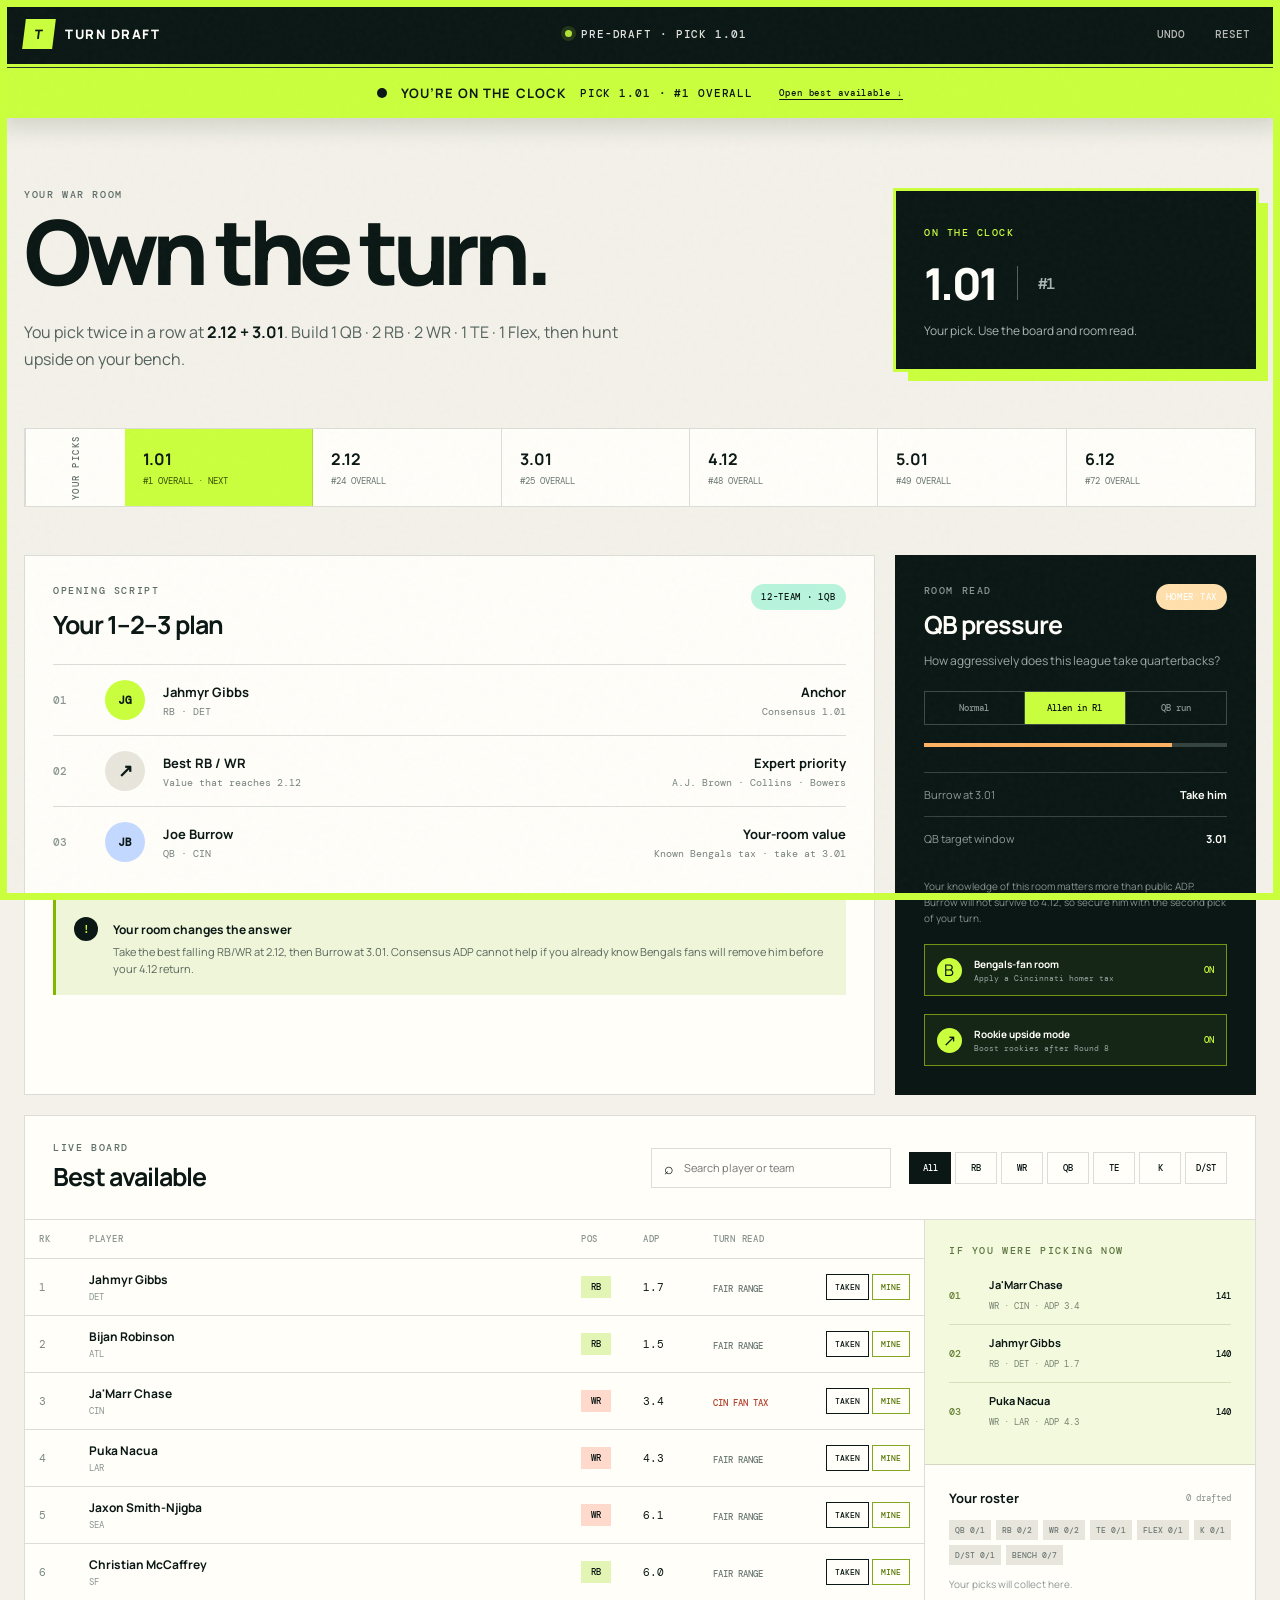
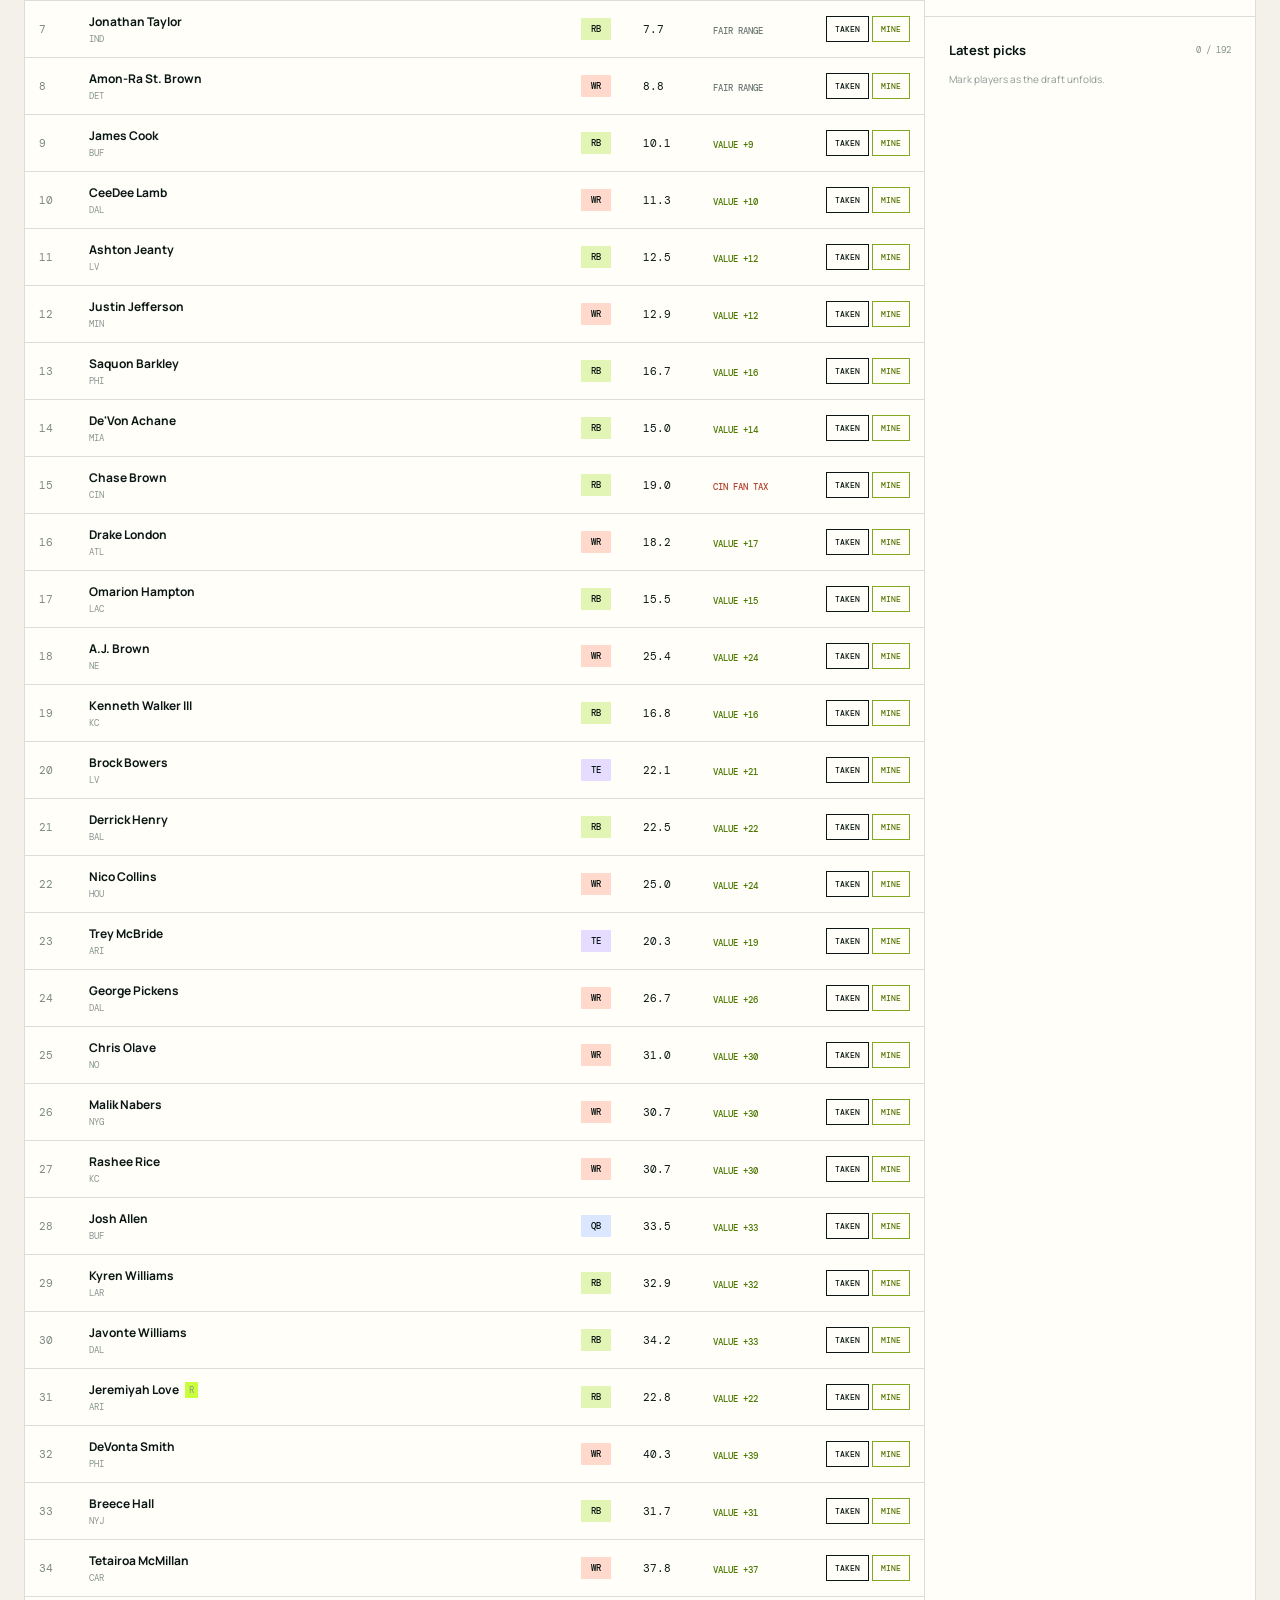
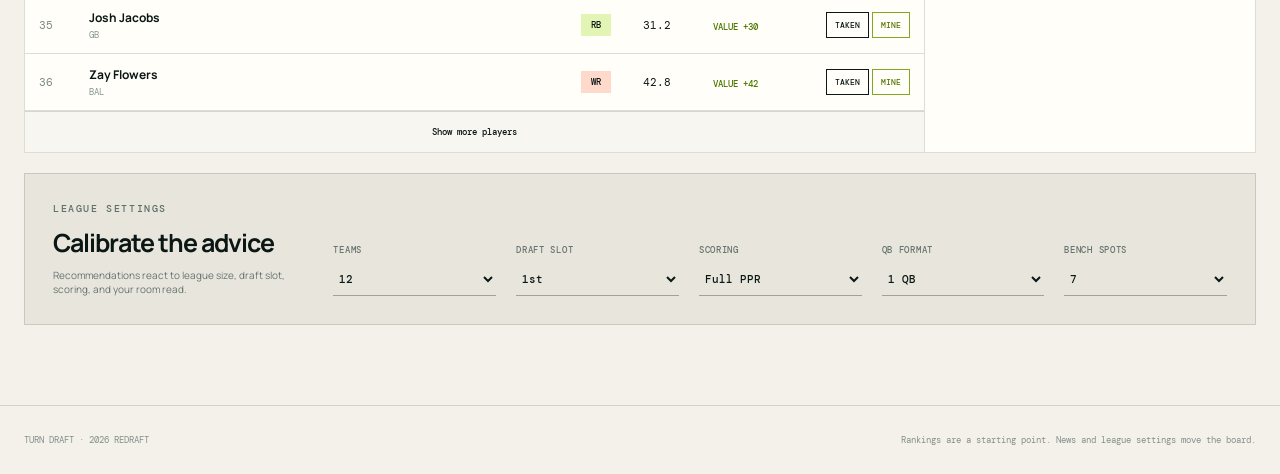
==== index.html @ 7c30aaf4 "feat: build live fantasy draft assistant" ====
<!doctype html>
<html lang="en">
  <head>
    <meta charset="UTF-8" />
    <meta name="viewport" content="width=device-width, initial-scale=1.0" />
    <meta name="theme-color" content="#081713" />
    <title>Turn Draft — Fantasy draft co-pilot</title>
    <link rel="preconnect" href="https://fonts.googleapis.com" />
    <link rel="preconnect" href="https://fonts.gstatic.com" crossorigin />
    <link href="https://fonts.googleapis.com/css2?family=DM+Mono:wght@400;500&family=Manrope:wght@400;500;600;700;800&display=swap" rel="stylesheet" />
    <link rel="stylesheet" href="styles.css" />
  </head>
  <body>
    <div class="noise" aria-hidden="true"></div>
    <header class="topbar">
      <a class="brand" href="#"><span class="brand-mark">T</span><span>TURN DRAFT</span></a>
      <div class="draft-status"><span class="live-dot"></span><span id="statusText">PRE-DRAFT · PICK 1.01</span></div>
      <div class="header-actions">
        <button class="text-button" id="undoButton" type="button">Undo</button>
        <button class="text-button" id="resetButton" type="button">Reset</button>
      </div>
    </header>
    <div class="my-turn-alert" id="myTurnAlert" role="alert" aria-live="assertive">
      <span class="turn-pulse"></span>
      <strong>YOU’RE ON THE CLOCK</strong>
      <span id="alertPick">PICK 1.01 · #1 OVERALL</span>
      <a href="#liveBoard">Open best available ↓</a>
    </div>

    <main>
      <section class="hero">
        <div>
          <p class="eyebrow">YOUR WAR ROOM</p>
          <h1>Own the turn.</h1>
          <p class="hero-copy">You pick twice in a row at <strong>2.12 + 3.01</strong>. Build 1 QB · 2 RB · 2 WR · 1 TE · 1 Flex, then hunt upside on your bench.</p>
        </div>
        <div class="on-clock-card">
          <span class="micro-label">ON THE CLOCK</span>
          <div class="clock-row"><span id="currentPick">1.01</span><span class="clock-divider"></span><span id="overallPick">#1</span></div>
          <p id="clockHint">Your pick. Start the draft with your anchor.</p>
        </div>
      </section>

      <section class="pick-strip" aria-label="Your upcoming picks">
        <div class="strip-label">YOUR PICKS</div>
        <div id="pickTimeline" class="pick-timeline"></div>
      </section>

      <section class="strategy-grid">
        <article class="plan-card feature-card">
          <div class="card-heading">
            <div><p class="eyebrow">OPENING SCRIPT</p><h2>Your 1–2–3 plan</h2></div>
            <span class="pill green">12-team · 1QB</span>
          </div>
          <div class="script-list">
            <div class="script-row">
              <span class="round-number">01</span>
              <div class="player-avatar rb">JG</div>
              <div class="script-player"><strong>Jahmyr Gibbs</strong><span>RB · DET</span></div>
              <div class="script-note"><strong>Anchor</strong><span>Consensus 1.01</span></div>
            </div>
            <div class="script-row flexible">
              <span class="round-number">02</span>
              <div class="player-avatar flex">↗</div>
              <div class="script-player"><strong>Best RB / WR</strong><span>Value that reaches 2.12</span></div>
              <div class="script-note"><strong>Expert priority</strong><span id="roundTwoTargets">A.J. Brown · Collins · Bowers</span></div>
            </div>
            <div class="script-row warning-row">
              <span class="round-number">03</span>
              <div class="player-avatar qb">JB</div>
              <div class="script-player"><strong>Joe Burrow</strong><span>QB · CIN</span></div>
              <div class="script-note"><strong>Your-room value</strong><span>Known Bengals tax · take at 3.01</span></div>
            </div>
          </div>
          <div class="strategy-callout">
            <span class="callout-icon">!</span>
            <div><strong>Your room changes the answer</strong><p>Take the best falling RB/WR at 2.12, then Burrow at 3.01. Consensus ADP cannot help if you already know Bengals fans will remove him before your 4.12 return.</p></div>
          </div>
        </article>

        <aside class="room-card">
          <div class="card-heading compact"><div><p class="eyebrow">ROOM READ</p><h2>QB pressure</h2></div><span id="pressureBadge" class="pill amber">WARM</span></div>
          <p class="room-copy">How aggressively does this league take quarterbacks?</p>
          <div class="segmented" id="qbPressure" role="group" aria-label="Quarterback draft pressure">
            <button data-value="normal" type="button">Normal</button>
            <button data-value="early" class="active" type="button">Allen in R1</button>
            <button data-value="run" type="button">QB run</button>
          </div>
          <div class="meter"><span id="pressureMeter"></span></div>
          <div class="room-stat"><span>Burrow at 3.01</span><strong id="burrowVerdict">Luxury reach</strong></div>
          <div class="room-stat"><span>QB target window</span><strong id="fallbackWindow">4.12 / 5.01</strong></div>
          <p class="micro-copy" id="pressureExplanation">One early QB is a data point, not a run. Let the room spend while elite position players fall.</p>
          <button class="upside-toggle active" id="bengalsToggle" type="button"><span>B</span><span><strong>Bengals-fan room</strong><small>Apply a Cincinnati homer tax</small></span><b>ON</b></button>
          <button class="upside-toggle active" id="upsideToggle" type="button"><span>↗</span><span><strong>Rookie upside mode</strong><small>Boost rookies after Round 8</small></span><b>ON</b></button>
        </aside>
      </section>

      <section class="draft-room" id="liveBoard">
        <div class="room-toolbar">
          <div><p class="eyebrow">LIVE BOARD</p><h2>Best available</h2></div>
          <label class="search"><span>⌕</span><input id="playerSearch" type="search" placeholder="Search player or team" /></label>
          <div class="filters" id="positionFilters" role="group" aria-label="Filter by position">
            <button class="active" data-position="ALL" type="button">All</button>
            <button data-position="RB" type="button">RB</button>
            <button data-position="WR" type="button">WR</button>
            <button data-position="QB" type="button">QB</button>
            <button data-position="TE" type="button">TE</button>
            <button data-position="K" type="button">K</button>
            <button data-position="DST" type="button">D/ST</button>
          </div>
        </div>

        <div class="board-layout">
          <div class="player-table-wrap">
            <table class="player-table">
              <thead><tr><th>RK</th><th>PLAYER</th><th>POS</th><th>ADP</th><th>TURN READ</th><th></th></tr></thead>
              <tbody id="playerTable"></tbody>
            </table>
            <button class="load-more" id="loadMore" type="button">Show more players</button>
          </div>

          <aside class="side-panel">
            <div class="recommendation">
              <p class="eyebrow">IF YOU WERE PICKING NOW</p>
              <div id="recommendationList"></div>
            </div>
            <div class="my-roster">
              <div class="side-title"><h3>Your roster</h3><span id="rosterCount">0 drafted</span></div>
              <div id="starterStatus" class="starter-status"></div>
              <div id="rosterList" class="roster-list"><p class="empty-state">Your picks will collect here.</p></div>
            </div>
            <div class="pick-log">
              <div class="side-title"><h3>Latest picks</h3><span id="picksCount">0 / 192</span></div>
              <div id="pickLog"><p class="empty-state">Mark players as the draft unfolds.</p></div>
            </div>
          </aside>
        </div>
      </section>

      <section class="settings-card">
        <div><p class="eyebrow">LEAGUE SETTINGS</p><h2>Calibrate the advice</h2><p>Recommendations react to league size, draft slot, scoring, and your room read.</p></div>
        <label>Teams<select id="teamCount"><option>10</option><option selected>12</option><option>14</option><option>16</option></select></label>
        <label>Draft slot<select id="draftSlot"></select></label>
        <label>Scoring<select id="scoring"><option value="ppr" selected>Full PPR</option><option value="half">Half PPR</option><option value="standard">Standard</option></select></label>
        <label>QB format<select id="qbFormat"><option value="1qb" selected>1 QB</option><option value="superflex">Superflex</option></select></label>
        <label>Bench spots<select id="benchCount"><option>4</option><option>5</option><option>6</option><option selected>7</option><option>8</option><option>9</option></select></label>
      </section>
    </main>

    <footer><span>TURN DRAFT · 2026 REDRAFT</span><span>Rankings are a starting point. News and league settings move the board.</span></footer>

    <div class="toast" id="toast" role="status" aria-live="polite"></div>
    <script src="app.js"></script>
  </body>
</html>
---- styles.css ----
:root {
  --ink: #0a1714;
  --ink-soft: #20312c;
  --paper: #f3f1e9;
  --paper-2: #e8e6dc;
  --line: rgba(10, 23, 20, 0.14);
  --green: #caff3d;
  --green-dark: #82b800;
  --mint: #b8f4dd;
  --orange: #ffb262;
  --red: #f46b55;
  --white: #fffef9;
  --mono: "DM Mono", monospace;
  --sans: "Manrope", sans-serif;
}

* { box-sizing: border-box; }
html { scroll-behavior: smooth; }
body { margin: 0; color: var(--ink); background: var(--paper); font-family: var(--sans); min-width: 320px; }
body::after { content: ""; position: fixed; inset: 0; z-index: 50; pointer-events: none; border: 0 solid var(--green); transition: border-width .2s ease; }
body.my-turn::after { border-width: 7px; animation: turn-frame 1.6s ease-in-out infinite; }
button, input, select { font: inherit; }
button { color: inherit; }
.noise { position: fixed; inset: 0; pointer-events: none; opacity: .035; z-index: 20; background-image: url("data:image/svg+xml,%3Csvg viewBox='0 0 180 180' xmlns='http://www.w3.org/2000/svg'%3E%3Cfilter id='n'%3E%3CfeTurbulence type='fractalNoise' baseFrequency='.95' numOctaves='3' stitchTiles='stitch'/%3E%3C/filter%3E%3Crect width='100%25' height='100%25' filter='url(%23n)' opacity='.8'/%3E%3C/svg%3E"); }

.topbar { height: 68px; padding: 0 max(24px, calc((100vw - 1400px)/2)); display: flex; align-items: center; justify-content: space-between; color: var(--white); background: var(--ink); border-bottom: 1px solid rgba(255,255,255,.12); position: sticky; top: 0; z-index: 10; }
.brand { display: flex; align-items: center; gap: 11px; color: inherit; text-decoration: none; font-size: 13px; font-weight: 800; letter-spacing: .12em; }
.brand-mark { display: grid; place-items: center; width: 30px; height: 30px; background: var(--green); color: var(--ink); font-weight: 800; transform: skew(-7deg); }
.draft-status { font: 500 11px var(--mono); letter-spacing: .08em; display: flex; align-items: center; gap: 9px; opacity: .88; }
.live-dot { width: 7px; height: 7px; border-radius: 50%; background: var(--orange); box-shadow: 0 0 0 4px rgba(255,178,98,.12); }
.header-actions { display: flex; gap: 18px; }
.text-button { border: 0; background: transparent; color: var(--white); opacity: .7; font: 500 11px var(--mono); text-transform: uppercase; cursor: pointer; }
.text-button:hover { opacity: 1; }
.my-turn-alert { position: sticky; top: 68px; z-index: 9; min-height: 50px; display: none; align-items: center; justify-content: center; gap: 14px; padding: 10px 24px; background: var(--green); color: var(--ink); box-shadow: 0 8px 24px rgba(20,40,20,.16); font: 500 11px var(--mono); letter-spacing: .08em; }
.my-turn-alert.show { display: flex; animation: alert-in .25s ease-out; }
.my-turn-alert strong { font-family: var(--sans); font-size: 13px; letter-spacing: .08em; }
.my-turn-alert a { margin-left: 12px; color: var(--ink); font-size: 9px; font-weight: 500; text-underline-offset: 3px; }
.turn-pulse { width: 10px; height: 10px; flex: none; border-radius: 50%; background: var(--ink); box-shadow: 0 0 0 0 rgba(10,23,20,.4); animation: turn-pulse 1.15s infinite; }
body.my-turn .topbar { box-shadow: inset 0 -3px 0 var(--green); }
body.my-turn .live-dot { background: var(--green); box-shadow: 0 0 0 4px rgba(202,255,61,.15); }
body.my-turn .on-clock-card { box-shadow: 12px 12px 0 var(--green), 0 0 0 3px var(--green); animation: clock-card 1.6s ease-in-out infinite; }

@keyframes alert-in { from { transform: translateY(-100%); } to { transform: translateY(0); } }
@keyframes turn-pulse { 70% { box-shadow: 0 0 0 9px rgba(10,23,20,0); } 100% { box-shadow: 0 0 0 0 rgba(10,23,20,0); } }
@keyframes turn-frame { 50% { border-color: #91c900; } }
@keyframes clock-card { 50% { transform: translateY(-2px); } }

main { max-width: 1400px; margin: 0 auto; padding: 0 24px 80px; }
.hero { min-height: 310px; display: grid; grid-template-columns: 1fr 360px; gap: 60px; align-items: center; padding: 64px 0 50px; }
.eyebrow { margin: 0 0 10px; font: 500 10px var(--mono); letter-spacing: .16em; color: #5d6d67; }
h1 { margin: 0; font-size: clamp(54px, 7vw, 100px); line-height: .9; letter-spacing: -.07em; font-weight: 800; }
.hero-copy { max-width: 640px; margin: 28px 0 0; font-size: 16px; line-height: 1.65; color: #53615c; }
.hero-copy strong { color: var(--ink); }
.on-clock-card { padding: 28px; background: var(--ink); color: var(--white); box-shadow: 12px 12px 0 var(--green); }
.micro-label { font: 500 10px var(--mono); letter-spacing: .15em; color: var(--green); }
.clock-row { display: flex; align-items: center; margin: 20px 0 16px; font-size: 44px; line-height: 1; font-weight: 800; letter-spacing: -.05em; }
.clock-row span:last-child { font: 500 16px var(--mono); color: #aab6b2; }
.clock-divider { width: 1px; height: 34px; margin: 0 20px; background: #52615c; }
.on-clock-card p { margin: 0; color: #aab6b2; font-size: 12px; line-height: 1.6; }

.pick-strip { display: grid; grid-template-columns: 100px 1fr; align-items: stretch; border: 1px solid var(--line); background: var(--white); overflow: hidden; }
.strip-label { display: grid; place-items: center; writing-mode: vertical-rl; transform: rotate(180deg); font: 500 9px var(--mono); letter-spacing: .16em; color: #62716c; border-right: 1px solid var(--line); }
.pick-timeline { display: grid; grid-template-columns: repeat(6, 1fr); }
.timeline-pick { position: relative; padding: 19px 18px; border-right: 1px solid var(--line); min-width: 0; }
.timeline-pick:last-child { border: 0; }
.timeline-pick.active { background: var(--green); }
.timeline-pick strong { display: block; font-size: 16px; }
.timeline-pick span { display: block; margin-top: 5px; font: 400 9px var(--mono); color: #6a7873; white-space: nowrap; }
.timeline-pick.active span { color: #385000; }

.strategy-grid { display: grid; grid-template-columns: minmax(0, 2fr) minmax(300px, .85fr); gap: 20px; margin-top: 48px; }
.plan-card, .room-card { background: var(--white); border: 1px solid var(--line); padding: 28px; }
.card-heading { display: flex; justify-content: space-between; gap: 20px; align-items: start; padding-bottom: 22px; }
.card-heading h2, .room-toolbar h2, .settings-card h2 { margin: 0; font-size: 25px; letter-spacing: -.04em; }
.pill { display: inline-flex; border-radius: 999px; padding: 7px 10px; font: 500 9px var(--mono); text-transform: uppercase; letter-spacing: .08em; white-space: nowrap; }
.pill.green { background: var(--mint); }
.pill.amber { background: #ffe0ad; }
.script-row { display: grid; grid-template-columns: 36px 42px minmax(150px, 1fr) minmax(150px, .8fr); gap: 16px; align-items: center; padding: 15px 0; border-top: 1px solid var(--line); }
.round-number { font: 500 11px var(--mono); color: #8b9692; }
.player-avatar { display: grid; place-items: center; width: 40px; height: 40px; border-radius: 50%; font: 700 11px var(--mono); }
.player-avatar.rb { background: var(--green); }.player-avatar.qb { background: #c4d9ff; }.player-avatar.flex { background: var(--paper-2); font-size: 18px; }
.script-player strong, .script-note strong { display: block; font-size: 13px; }
.script-player span, .script-note span { display: block; margin-top: 4px; font: 400 10px var(--mono); color: #77837f; }
.script-note { text-align: right; }.script-note.warning strong { color: #a83a28; }
.strategy-callout { display: flex; gap: 15px; margin-top: 22px; padding: 18px; background: #eef5d8; border-left: 3px solid var(--green-dark); }
.callout-icon { flex: none; display: grid; place-items: center; width: 24px; height: 24px; border-radius: 50%; background: var(--ink); color: var(--green); font: 500 11px var(--mono); }
.strategy-callout strong { font-size: 12px; }.strategy-callout p { margin: 4px 0 0; color: #5a665d; font-size: 11px; line-height: 1.55; }
.room-card { background: var(--ink); color: var(--white); }
.room-card .eyebrow { color: #899691; }.card-heading.compact { padding-bottom: 10px; }.room-copy { margin: 0 0 22px; color: #9ca9a4; font-size: 12px; }
.segmented { display: grid; grid-template-columns: repeat(3, 1fr); border: 1px solid #3c4b46; }
.segmented button { border: 0; border-right: 1px solid #3c4b46; padding: 10px 5px; background: transparent; color: #87938f; font: 500 9px var(--mono); cursor: pointer; }
.segmented button:last-child { border: 0; }.segmented button.active { background: var(--green); color: var(--ink); }
.meter { height: 4px; background: #34433e; margin: 18px 0 25px; }.meter span { display: block; height: 100%; width: 50%; background: var(--orange); transition: width .25s ease; }
.room-stat { display: flex; justify-content: space-between; gap: 15px; padding: 14px 0; border-top: 1px solid #35443f; font-size: 11px; }.room-stat span { color: #8d9a95; }.room-stat strong { font-size: 11px; }
.micro-copy { color: #85928d; font-size: 10px; line-height: 1.6; margin: 18px 0 0; }
.upside-toggle { width: 100%; display: grid; grid-template-columns: 28px 1fr auto; gap: 9px; align-items: center; margin-top: 18px; padding: 12px; border: 1px solid #3b4b45; background: transparent; color: #9aa7a2; text-align: left; cursor: pointer; }.upside-toggle > span:first-child { display: grid; place-items: center; width: 25px; height: 25px; border-radius: 50%; background: #33443e; }.upside-toggle strong,.upside-toggle small { display:block; }.upside-toggle strong { color: var(--white); font-size: 10px; }.upside-toggle small { margin-top: 2px; font: 400 8px var(--mono); }.upside-toggle b { font: 500 9px var(--mono); color: #73807b; }.upside-toggle.active { border-color: #719413; background: rgba(202,255,61,.06); }.upside-toggle.active > span:first-child { background: var(--green); color: var(--ink); }.upside-toggle.active b { color: var(--green); }

.draft-room { margin-top: 20px; background: var(--white); border: 1px solid var(--line); scroll-margin-top: 130px; }
.room-toolbar { padding: 25px 28px; display: flex; align-items: center; gap: 18px; border-bottom: 1px solid var(--line); }
.room-toolbar > div:first-child { margin-right: auto; }.room-toolbar .eyebrow { margin-bottom: 5px; }
.search { width: 240px; height: 40px; display: flex; align-items: center; gap: 8px; border: 1px solid var(--line); padding: 0 12px; }
.search input { min-width: 0; width: 100%; border: 0; outline: 0; background: transparent; font-size: 11px; }
.filters { display: flex; gap: 4px; }.filters button { border: 1px solid var(--line); background: transparent; min-width: 42px; padding: 9px 10px; font: 500 9px var(--mono); cursor: pointer; }.filters button.active { background: var(--ink); color: var(--white); }
.board-layout { display: grid; grid-template-columns: minmax(0, 1fr) 330px; }
.player-table-wrap { min-width: 0; border-right: 1px solid var(--line); }
.player-table { width: 100%; border-collapse: collapse; table-layout: fixed; }
.player-table th { padding: 13px 14px; text-align: left; color: #88938f; font: 500 9px var(--mono); letter-spacing: .08em; border-bottom: 1px solid var(--line); }
.player-table th:nth-child(1) { width: 50px; }.player-table th:nth-child(3) { width: 62px; }.player-table th:nth-child(4) { width: 70px; }.player-table th:nth-child(5) { width: 120px; }.player-table th:nth-child(6) { width: 105px; }
.player-table td { padding: 12px 14px; border-bottom: 1px solid var(--line); font-size: 11px; vertical-align: middle; }
.player-table tr:hover td { background: #f6f8ed; }
.rank { color: #7b8883; font: 400 10px var(--mono); }.player-cell strong { display: block; font-size: 12px; }.player-cell span { color: #8a9692; font: 400 9px var(--mono); }
.position { display: inline-flex; justify-content: center; min-width: 30px; padding: 5px; font: 500 9px var(--mono); background: var(--paper-2); }.position.RB { background: #e2f5b4; }.position.WR { background: #ffd9cb; }.position.QB { background: #dbe7ff; }.position.TE { background: #e6dcff; }.position.K { background: #d8efe9; }.position.DST { background: #dedede; }
.adp { font: 400 10px var(--mono); }.turn-read { font: 500 9px var(--mono); }.turn-read.value { color: #4c7900; }.turn-read.reach { color: #b54431; }.turn-read.fair { color: #6f7b77; }
.draft-button { border: 1px solid var(--ink); background: transparent; padding: 7px 8px; font: 500 8px var(--mono); cursor: pointer; text-transform: uppercase; }.draft-button:hover { background: var(--ink); color: var(--white); }.pick-buttons { display: flex; gap: 3px; justify-content: flex-end; }.mine-button { border-color: #81a820; color: #557500; }.rookie-tag { display: inline-block; margin-left: 6px; padding: 2px 4px; background: var(--green); color: var(--ink); font: 500 7px var(--mono); vertical-align: 1px; }
.draft-actions { position: relative; }.action-menu { display: none; position: absolute; right: 0; top: 33px; z-index: 4; width: 128px; background: var(--ink); box-shadow: 0 7px 20px rgba(0,0,0,.2); }.draft-actions.open .action-menu { display: block; }.action-menu button { width: 100%; padding: 10px; color: white; background: transparent; border: 0; text-align: left; font: 400 9px var(--mono); cursor: pointer; }.action-menu button:hover { background: #263a33; }
.load-more { width: 100%; border: 0; border-top: 1px solid var(--line); padding: 14px; background: #f7f6f1; font: 500 9px var(--mono); cursor: pointer; }
.side-panel > div { padding: 24px; border-bottom: 1px solid var(--line); }.side-panel > div:last-child { border: 0; }
.recommendation { background: #f3f9dd; }.recommendation .eyebrow { color: #5e7641; }
.rec-player { display: grid; grid-template-columns: 30px 1fr auto; align-items: center; gap: 10px; padding: 10px 0; border-top: 1px solid rgba(85,110,42,.18); }.rec-player:first-child { border-top: 0; }.rec-rank { font: 500 10px var(--mono); color: #668134; }.rec-player strong { display: block; font-size: 11px; }.rec-player small { color: #778472; font: 400 9px var(--mono); }.rec-score { font: 500 9px var(--mono); }
.side-title { display: flex; justify-content: space-between; align-items: center; margin-bottom: 13px; }.side-title h3 { margin: 0; font-size: 13px; }.side-title span { color: #84908c; font: 400 9px var(--mono); }
.empty-state { color: #8d9894; font-size: 10px; line-height: 1.5; margin: 0; }
.starter-status { display: flex; flex-wrap: wrap; gap: 5px; padding-bottom: 12px; }.slot-status { padding: 5px 6px; background: var(--paper-2); color: #6c7874; font: 500 8px var(--mono); }.slot-status.filled { color: #426400; background: #e4f2bd; }
.roster-chip { display: flex; align-items: center; gap: 8px; padding: 7px 0; border-top: 1px solid var(--line); font-size: 10px; }.roster-chip:first-child { border-top: 0; }.roster-chip .position { transform: scale(.85); transform-origin: left; }.roster-chip strong { margin-left: -3px; }.roster-chip span:last-child { margin-left: auto; color: #8b9692; font: 400 9px var(--mono); }
.log-row { display: grid; grid-template-columns: 34px 1fr auto; gap: 7px; padding: 7px 0; border-top: 1px solid var(--line); font-size: 9px; }.log-row:first-child { border-top: 0; }.log-row span:first-child, .log-row span:last-child { color: #8b9692; font: 400 8px var(--mono); }

.settings-card { margin-top: 20px; display: grid; grid-template-columns: 1.6fr repeat(5, 1fr); align-items: end; gap: 20px; padding: 28px; background: var(--paper-2); border: 1px solid var(--line); }.settings-card p:last-child { margin: 8px 0 0; color: #66736e; font-size: 10px; }.settings-card label { display: grid; gap: 7px; color: #68746f; font: 500 9px var(--mono); text-transform: uppercase; letter-spacing: .08em; }.settings-card select { width: 100%; border: 0; border-bottom: 1px solid #9ba49f; border-radius: 0; padding: 8px 2px; background: transparent; color: var(--ink); font-size: 11px; }
footer { max-width: 1400px; margin: 0 auto; padding: 28px 24px; border-top: 1px solid var(--line); display: flex; justify-content: space-between; color: #84908c; font: 400 9px var(--mono); }
.toast { position: fixed; left: 50%; bottom: 24px; z-index: 30; transform: translate(-50%, 20px); padding: 11px 16px; background: var(--ink); color: var(--white); font: 400 10px var(--mono); opacity: 0; pointer-events: none; transition: .2s ease; }.toast.show { opacity: 1; transform: translate(-50%, 0); }

@media (max-width: 980px) {
  .hero { grid-template-columns: 1fr 300px; }.strategy-grid { grid-template-columns: 1fr; }.board-layout { grid-template-columns: 1fr; }.player-table-wrap { border-right: 0; }.side-panel { display: grid; grid-template-columns: repeat(3, 1fr); border-top: 1px solid var(--line); }.side-panel > div { border-right: 1px solid var(--line); border-bottom: 0; }.settings-card { grid-template-columns: repeat(2, 1fr); }.settings-card > div { grid-column: 1 / -1; }
}
@media (max-width: 720px) {
  .topbar { padding: 0 16px; }.draft-status { display: none; }.my-turn-alert { top: 68px; justify-content: flex-start; gap: 9px; padding: 10px 16px; }.my-turn-alert a { display: none; } main { padding: 0 14px 60px; }.hero { grid-template-columns: 1fr; gap: 34px; padding: 50px 0 42px; }.on-clock-card { max-width: 340px; }.pick-strip { grid-template-columns: 45px 1fr; overflow-x: auto; }.pick-timeline { min-width: 620px; }.strategy-grid { margin-top: 28px; }.plan-card, .room-card { padding: 20px; }.script-row { grid-template-columns: 28px 40px 1fr; }.script-note { grid-column: 3; text-align: left; margin-top: -10px; }.room-toolbar { align-items: stretch; flex-wrap: wrap; padding: 20px; }.room-toolbar > div:first-child { width: 100%; }.search { flex: 1; }.filters { overflow-x: auto; }.player-table th:nth-child(4), .player-table td:nth-child(4), .player-table th:nth-child(5), .player-table td:nth-child(5) { display: none; }.player-table th:nth-child(6) { width: 95px; }.side-panel { grid-template-columns: 1fr; }.side-panel > div { border-right: 0; border-bottom: 1px solid var(--line); }.settings-card { grid-template-columns: 1fr 1fr; padding: 20px; } footer { flex-direction: column; gap: 8px; }
}
@media (prefers-reduced-motion: reduce) { body.my-turn::after, body.my-turn .on-clock-card, .turn-pulse, .my-turn-alert.show { animation: none; } }
@media (max-width: 440px) { .brand span:last-child { display:none; }.script-row { gap: 10px; }.settings-card { grid-template-columns: 1fr; }.settings-card > div { grid-column: auto; } }
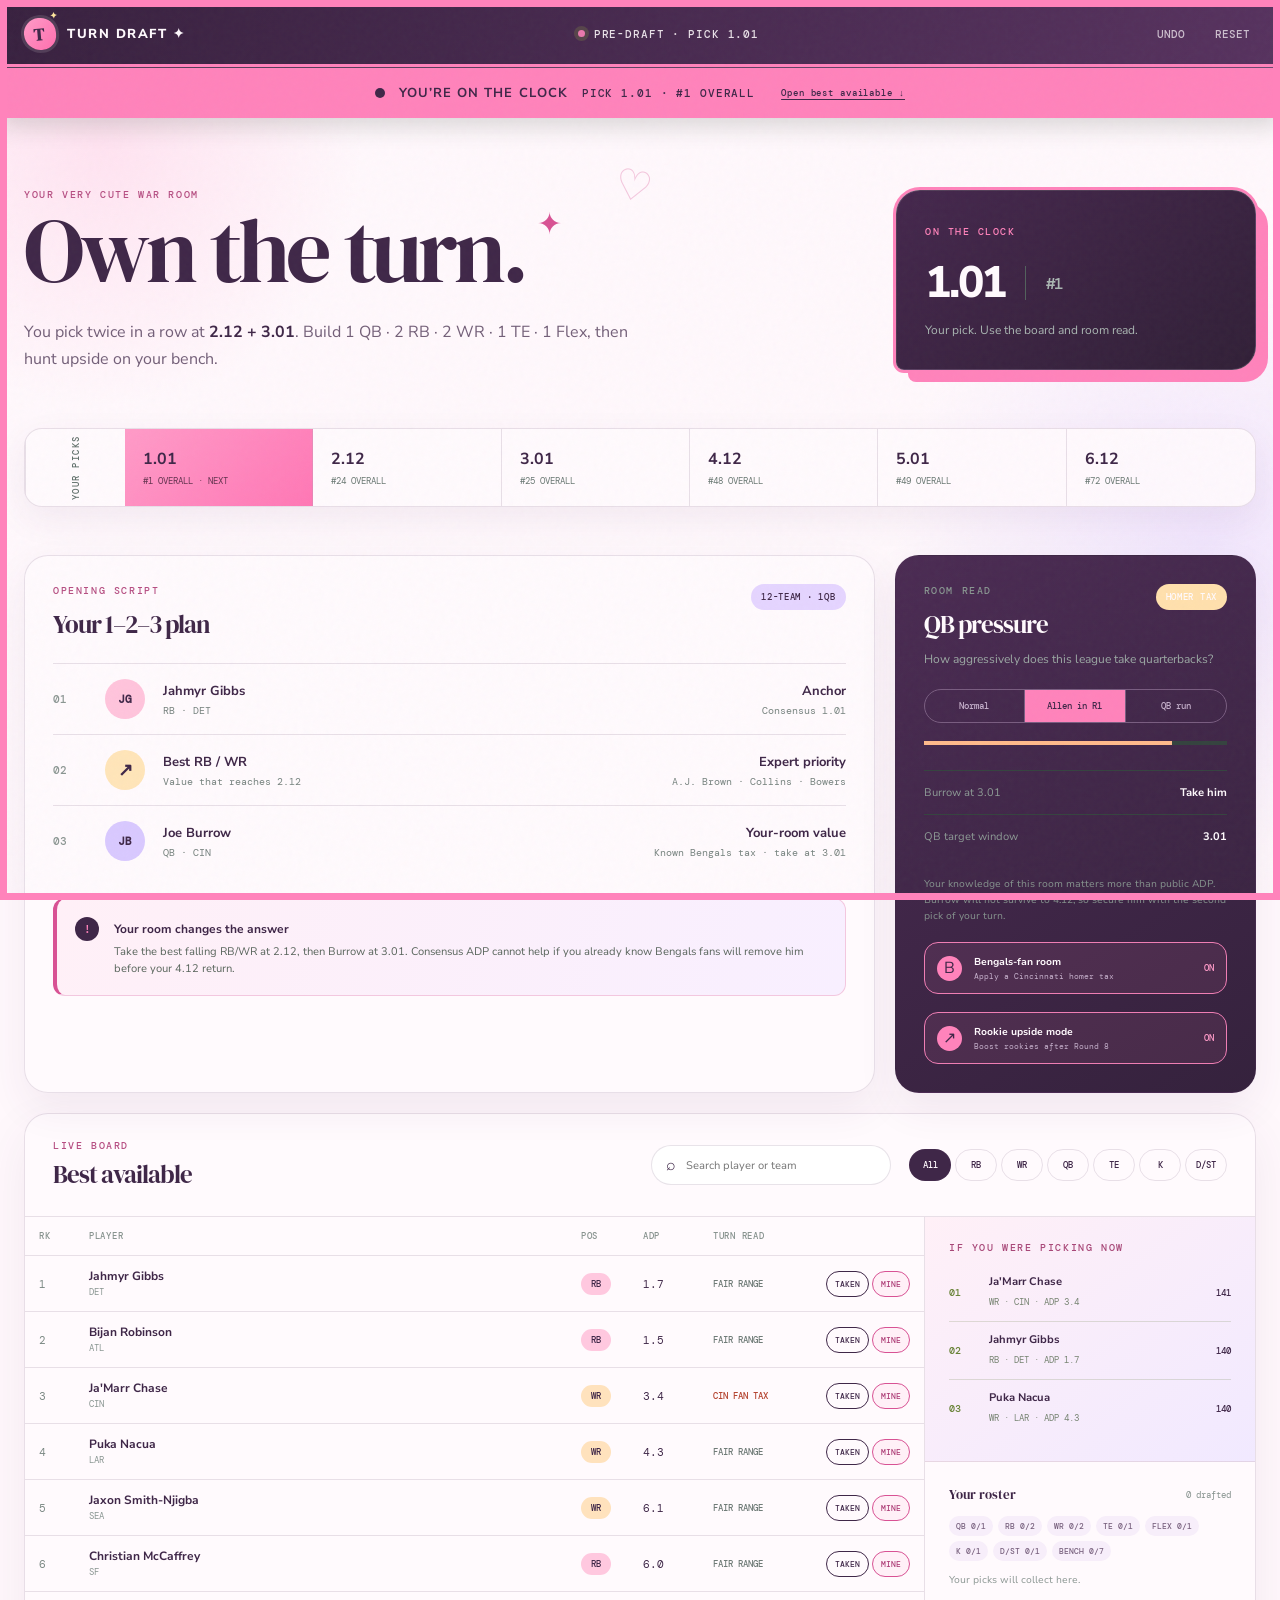
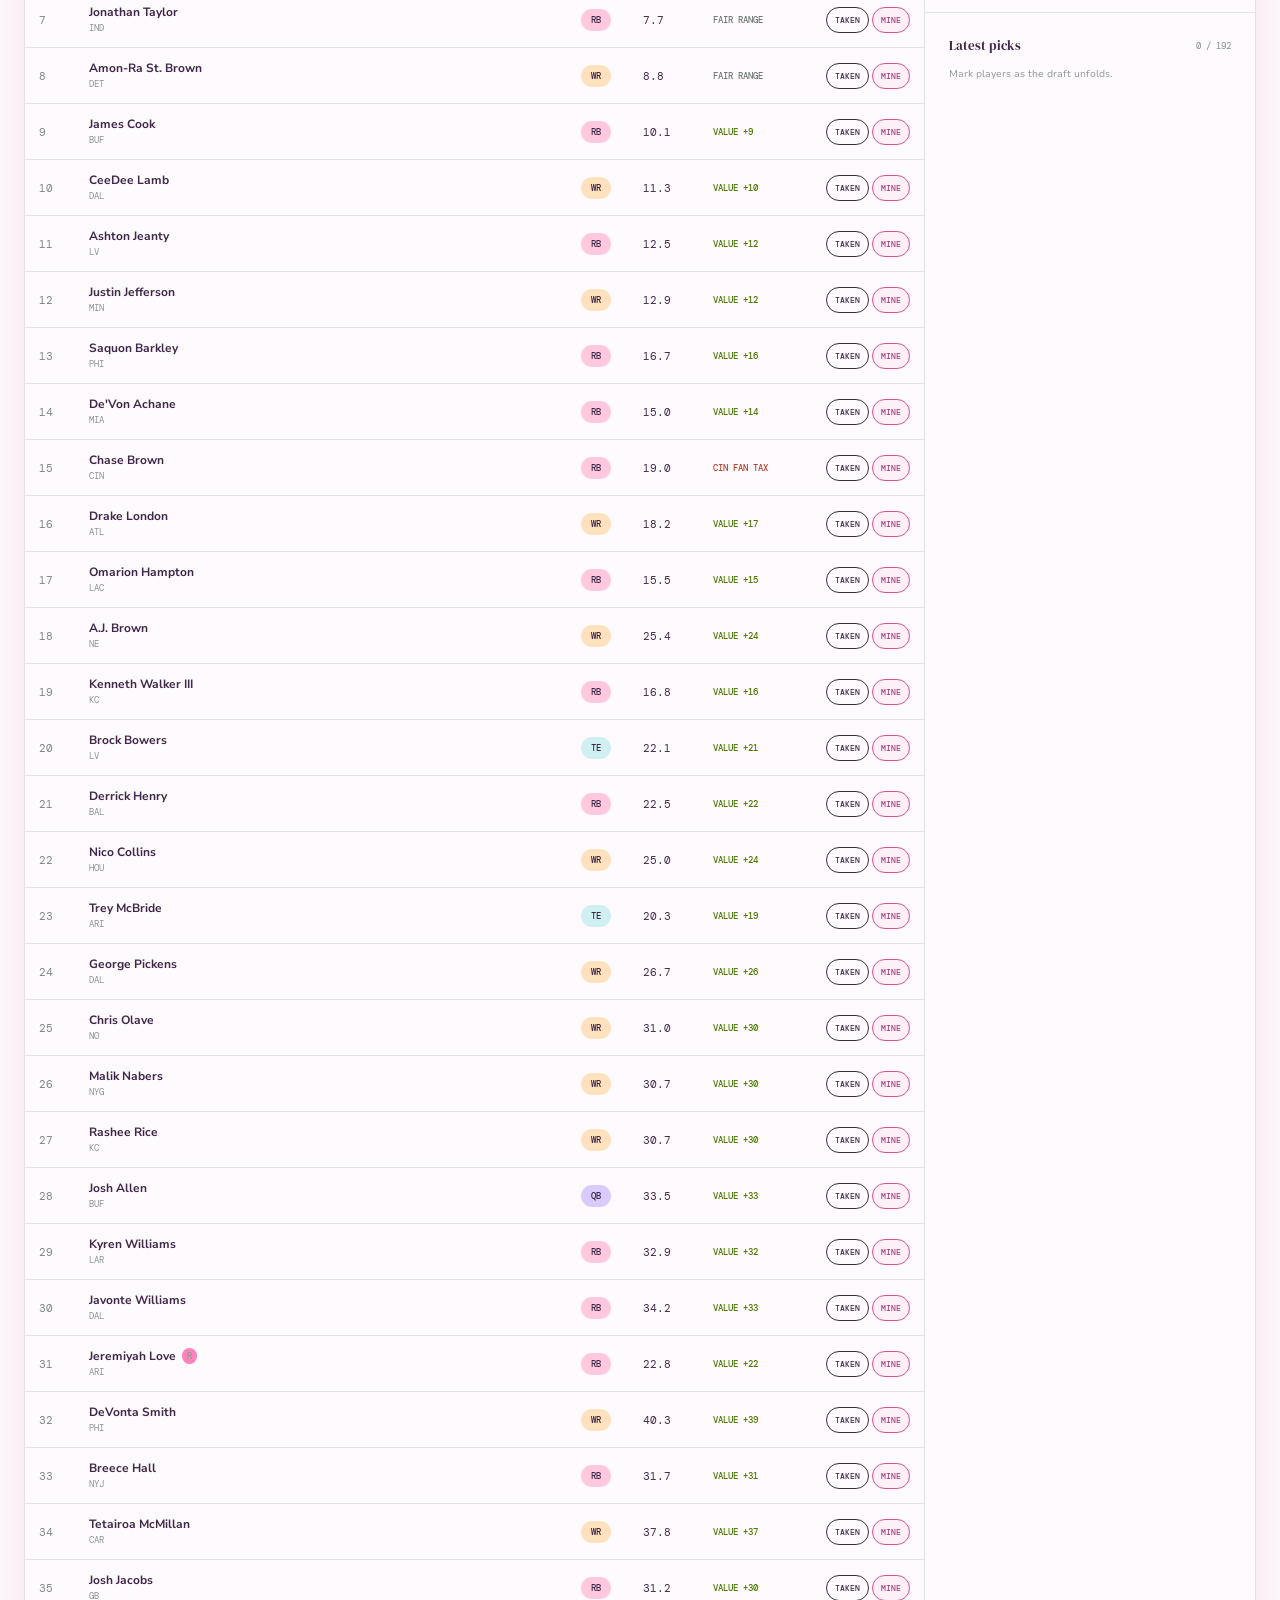
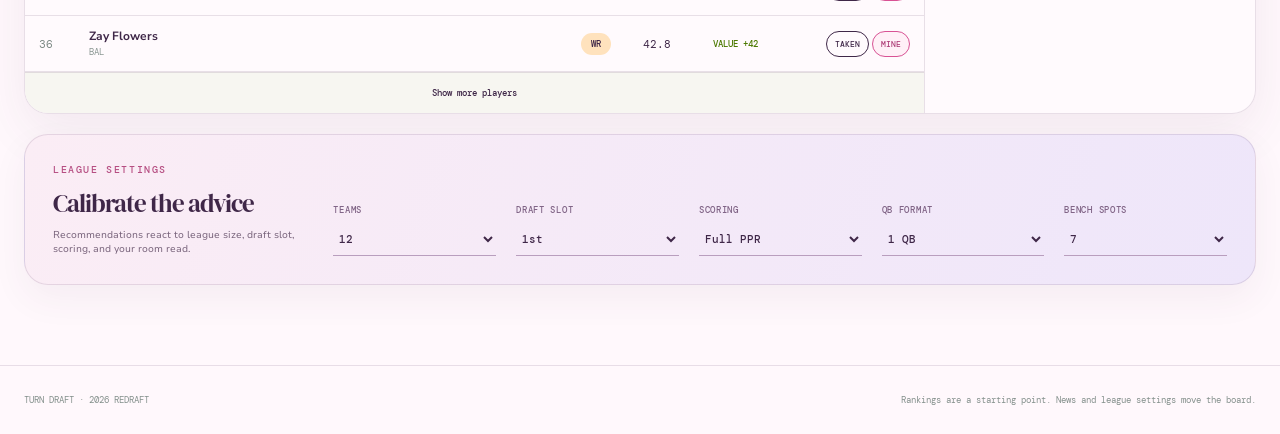
==== commit d8a1685e: "style: add a cute pastel draft theme" ====
--- a/index.html
+++ b/index.html
@@ -3,17 +3,17 @@
   <head>
     <meta charset="UTF-8" />
     <meta name="viewport" content="width=device-width, initial-scale=1.0" />
-    <meta name="theme-color" content="#081713" />
+    <meta name="theme-color" content="#3f2748" />
     <title>Turn Draft — Fantasy draft co-pilot</title>
     <link rel="preconnect" href="https://fonts.googleapis.com" />
     <link rel="preconnect" href="https://fonts.gstatic.com" crossorigin />
-    <link href="https://fonts.googleapis.com/css2?family=DM+Mono:wght@400;500&family=Manrope:wght@400;500;600;700;800&display=swap" rel="stylesheet" />
+    <link href="https://fonts.googleapis.com/css2?family=DM+Mono:wght@400;500&family=DM+Serif+Display&family=Nunito+Sans:wght@400;600;700;800&display=swap" rel="stylesheet" />
     <link rel="stylesheet" href="styles.css" />
   </head>
   <body>
     <div class="noise" aria-hidden="true"></div>
     <header class="topbar">
-      <a class="brand" href="#"><span class="brand-mark">T</span><span>TURN DRAFT</span></a>
+      <a class="brand" href="#"><span class="brand-mark">T</span><span>TURN DRAFT ✦</span></a>
       <div class="draft-status"><span class="live-dot"></span><span id="statusText">PRE-DRAFT · PICK 1.01</span></div>
       <div class="header-actions">
         <button class="text-button" id="undoButton" type="button">Undo</button>
@@ -30,8 +30,8 @@
     <main>
       <section class="hero">
         <div>
-          <p class="eyebrow">YOUR WAR ROOM</p>
-          <h1>Own the turn.</h1>
+          <p class="eyebrow">YOUR VERY CUTE WAR ROOM</p>
+          <h1>Own the turn.<span aria-hidden="true">✦</span></h1>
           <p class="hero-copy">You pick twice in a row at <strong>2.12 + 3.01</strong>. Build 1 QB · 2 RB · 2 WR · 1 TE · 1 Flex, then hunt upside on your bench.</p>
         </div>
         <div class="on-clock-card">
--- a/styles.css
+++ b/styles.css
@@ -1,31 +1,33 @@
 :root {
-  --ink: #0a1714;
-  --ink-soft: #20312c;
-  --paper: #f3f1e9;
-  --paper-2: #e8e6dc;
-  --line: rgba(10, 23, 20, 0.14);
-  --green: #caff3d;
-  --green-dark: #82b800;
-  --mint: #b8f4dd;
-  --orange: #ffb262;
-  --red: #f46b55;
-  --white: #fffef9;
+  --ink: #3f2748;
+  --ink-soft: #5c4264;
+  --paper: #fff8fc;
+  --paper-2: #f7eefa;
+  --line: rgba(93, 56, 103, 0.14);
+  --green: #ff83bb;
+  --green-dark: #d85294;
+  --mint: #e5d5ff;
+  --orange: #ffba8b;
+  --red: #db5b78;
+  --white: #fffafd;
   --mono: "DM Mono", monospace;
-  --sans: "Manrope", sans-serif;
+  --sans: "Nunito Sans", sans-serif;
+  --serif: "DM Serif Display", serif;
 }
 
 * { box-sizing: border-box; }
 html { scroll-behavior: smooth; }
-body { margin: 0; color: var(--ink); background: var(--paper); font-family: var(--sans); min-width: 320px; }
+body { margin: 0; color: var(--ink); background: radial-gradient(circle at 8% 4%, rgba(255,172,211,.28) 0, rgba(255,172,211,0) 260px), radial-gradient(circle at 94% 15%, rgba(211,190,255,.32) 0, rgba(211,190,255,0) 310px), var(--paper); font-family: var(--sans); min-width: 320px; }
 body::after { content: ""; position: fixed; inset: 0; z-index: 50; pointer-events: none; border: 0 solid var(--green); transition: border-width .2s ease; }
 body.my-turn::after { border-width: 7px; animation: turn-frame 1.6s ease-in-out infinite; }
 button, input, select { font: inherit; }
 button { color: inherit; }
 .noise { position: fixed; inset: 0; pointer-events: none; opacity: .035; z-index: 20; background-image: url("data:image/svg+xml,%3Csvg viewBox='0 0 180 180' xmlns='http://www.w3.org/2000/svg'%3E%3Cfilter id='n'%3E%3CfeTurbulence type='fractalNoise' baseFrequency='.95' numOctaves='3' stitchTiles='stitch'/%3E%3C/filter%3E%3Crect width='100%25' height='100%25' filter='url(%23n)' opacity='.8'/%3E%3C/svg%3E"); }
 
-.topbar { height: 68px; padding: 0 max(24px, calc((100vw - 1400px)/2)); display: flex; align-items: center; justify-content: space-between; color: var(--white); background: var(--ink); border-bottom: 1px solid rgba(255,255,255,.12); position: sticky; top: 0; z-index: 10; }
+.topbar { height: 68px; padding: 0 max(24px, calc((100vw - 1400px)/2)); display: flex; align-items: center; justify-content: space-between; color: var(--white); background: linear-gradient(110deg, #38213f, #57325f); border-bottom: 1px solid rgba(255,255,255,.12); position: sticky; top: 0; z-index: 10; }
 .brand { display: flex; align-items: center; gap: 11px; color: inherit; text-decoration: none; font-size: 13px; font-weight: 800; letter-spacing: .12em; }
-.brand-mark { display: grid; place-items: center; width: 30px; height: 30px; background: var(--green); color: var(--ink); font-weight: 800; transform: skew(-7deg); }
+.brand-mark { position: relative; display: grid; place-items: center; width: 32px; height: 32px; border-radius: 50% 50% 46% 54%; background: linear-gradient(135deg, #ff9bc8, #ff6eae); color: var(--ink); font-family: var(--serif); font-size: 17px; box-shadow: 0 0 0 3px rgba(255,255,255,.12); transform: rotate(-5deg); }
+.brand-mark::after { content: "✦"; position: absolute; right: -5px; top: -7px; color: #ffe69d; font-size: 9px; }
 .draft-status { font: 500 11px var(--mono); letter-spacing: .08em; display: flex; align-items: center; gap: 9px; opacity: .88; }
 .live-dot { width: 7px; height: 7px; border-radius: 50%; background: var(--orange); box-shadow: 0 0 0 4px rgba(255,178,98,.12); }
 .header-actions { display: flex; gap: 18px; }
@@ -42,34 +44,37 @@
 
 @keyframes alert-in { from { transform: translateY(-100%); } to { transform: translateY(0); } }
 @keyframes turn-pulse { 70% { box-shadow: 0 0 0 9px rgba(10,23,20,0); } 100% { box-shadow: 0 0 0 0 rgba(10,23,20,0); } }
-@keyframes turn-frame { 50% { border-color: #91c900; } }
+@keyframes turn-frame { 50% { border-color: #c94f91; } }
 @keyframes clock-card { 50% { transform: translateY(-2px); } }
 
 main { max-width: 1400px; margin: 0 auto; padding: 0 24px 80px; }
-.hero { min-height: 310px; display: grid; grid-template-columns: 1fr 360px; gap: 60px; align-items: center; padding: 64px 0 50px; }
-.eyebrow { margin: 0 0 10px; font: 500 10px var(--mono); letter-spacing: .16em; color: #5d6d67; }
-h1 { margin: 0; font-size: clamp(54px, 7vw, 100px); line-height: .9; letter-spacing: -.07em; font-weight: 800; }
-.hero-copy { max-width: 640px; margin: 28px 0 0; font-size: 16px; line-height: 1.65; color: #53615c; }
+.hero { position: relative; min-height: 310px; display: grid; grid-template-columns: 1fr 360px; gap: 60px; align-items: center; padding: 64px 0 50px; }
+.hero::before { content: "♡"; position: absolute; left: 48%; top: 38px; color: rgba(216,82,148,.3); font: 42px var(--serif); transform: rotate(12deg); }
+.eyebrow { margin: 0 0 10px; font: 500 10px var(--mono); letter-spacing: .16em; color: #b64e82; }
+h1 { margin: 0; font-family: var(--serif); font-size: clamp(54px, 7vw, 100px); line-height: .9; letter-spacing: -.045em; font-weight: 400; }
+h1 span { display: inline-block; margin-left: 12px; color: var(--green-dark); font-size: .33em; vertical-align: top; animation: sparkle 2.4s ease-in-out infinite; }
+h2, h3 { font-family: var(--serif); font-weight: 400; }
+.hero-copy { max-width: 640px; margin: 28px 0 0; font-size: 16px; line-height: 1.65; color: #735f78; }
 .hero-copy strong { color: var(--ink); }
-.on-clock-card { padding: 28px; background: var(--ink); color: var(--white); box-shadow: 12px 12px 0 var(--green); }
+.on-clock-card { padding: 28px; border: 1px solid rgba(255,255,255,.12); border-radius: 24px 24px 24px 8px; background: linear-gradient(145deg, #45274d, #312037); color: var(--white); box-shadow: 12px 12px 0 var(--green); }
 .micro-label { font: 500 10px var(--mono); letter-spacing: .15em; color: var(--green); }
 .clock-row { display: flex; align-items: center; margin: 20px 0 16px; font-size: 44px; line-height: 1; font-weight: 800; letter-spacing: -.05em; }
 .clock-row span:last-child { font: 500 16px var(--mono); color: #aab6b2; }
 .clock-divider { width: 1px; height: 34px; margin: 0 20px; background: #52615c; }
 .on-clock-card p { margin: 0; color: #aab6b2; font-size: 12px; line-height: 1.6; }
 
-.pick-strip { display: grid; grid-template-columns: 100px 1fr; align-items: stretch; border: 1px solid var(--line); background: var(--white); overflow: hidden; }
+.pick-strip { display: grid; grid-template-columns: 100px 1fr; align-items: stretch; border: 1px solid var(--line); border-radius: 18px; background: rgba(255,250,253,.9); box-shadow: 0 12px 35px rgba(84,45,93,.07); overflow: hidden; }
 .strip-label { display: grid; place-items: center; writing-mode: vertical-rl; transform: rotate(180deg); font: 500 9px var(--mono); letter-spacing: .16em; color: #62716c; border-right: 1px solid var(--line); }
 .pick-timeline { display: grid; grid-template-columns: repeat(6, 1fr); }
 .timeline-pick { position: relative; padding: 19px 18px; border-right: 1px solid var(--line); min-width: 0; }
 .timeline-pick:last-child { border: 0; }
-.timeline-pick.active { background: var(--green); }
+.timeline-pick.active { background: linear-gradient(135deg, #ff9bc8, #ff77b5); }
 .timeline-pick strong { display: block; font-size: 16px; }
 .timeline-pick span { display: block; margin-top: 5px; font: 400 9px var(--mono); color: #6a7873; white-space: nowrap; }
-.timeline-pick.active span { color: #385000; }
+.timeline-pick.active span { color: #64334f; }
 
 .strategy-grid { display: grid; grid-template-columns: minmax(0, 2fr) minmax(300px, .85fr); gap: 20px; margin-top: 48px; }
-.plan-card, .room-card { background: var(--white); border: 1px solid var(--line); padding: 28px; }
+.plan-card, .room-card { background: rgba(255,250,253,.94); border: 1px solid var(--line); border-radius: 24px; padding: 28px; box-shadow: 0 16px 40px rgba(84,45,93,.07); }
 .card-heading { display: flex; justify-content: space-between; gap: 20px; align-items: start; padding-bottom: 22px; }
 .card-heading h2, .room-toolbar h2, .settings-card h2 { margin: 0; font-size: 25px; letter-spacing: -.04em; }
 .pill { display: inline-flex; border-radius: 999px; padding: 7px 10px; font: 500 9px var(--mono); text-transform: uppercase; letter-spacing: .08em; white-space: nowrap; }
@@ -78,54 +83,56 @@
 .script-row { display: grid; grid-template-columns: 36px 42px minmax(150px, 1fr) minmax(150px, .8fr); gap: 16px; align-items: center; padding: 15px 0; border-top: 1px solid var(--line); }
 .round-number { font: 500 11px var(--mono); color: #8b9692; }
 .player-avatar { display: grid; place-items: center; width: 40px; height: 40px; border-radius: 50%; font: 700 11px var(--mono); }
-.player-avatar.rb { background: var(--green); }.player-avatar.qb { background: #c4d9ff; }.player-avatar.flex { background: var(--paper-2); font-size: 18px; }
+.player-avatar.rb { background: #ffc4dc; }.player-avatar.qb { background: #d9c9ff; }.player-avatar.flex { background: #ffe5b9; font-size: 18px; }
 .script-player strong, .script-note strong { display: block; font-size: 13px; }
 .script-player span, .script-note span { display: block; margin-top: 4px; font: 400 10px var(--mono); color: #77837f; }
 .script-note { text-align: right; }.script-note.warning strong { color: #a83a28; }
-.strategy-callout { display: flex; gap: 15px; margin-top: 22px; padding: 18px; background: #eef5d8; border-left: 3px solid var(--green-dark); }
+.strategy-callout { display: flex; gap: 15px; margin-top: 22px; padding: 18px; border: 1px solid #f3c7df; border-left: 4px solid var(--green-dark); border-radius: 12px; background: linear-gradient(110deg, #fff0f7, #f8efff); }
 .callout-icon { flex: none; display: grid; place-items: center; width: 24px; height: 24px; border-radius: 50%; background: var(--ink); color: var(--green); font: 500 11px var(--mono); }
 .strategy-callout strong { font-size: 12px; }.strategy-callout p { margin: 4px 0 0; color: #5a665d; font-size: 11px; line-height: 1.55; }
-.room-card { background: var(--ink); color: var(--white); }
+.room-card { background: linear-gradient(150deg, #4b2b53, #35223d); color: var(--white); }
 .room-card .eyebrow { color: #899691; }.card-heading.compact { padding-bottom: 10px; }.room-copy { margin: 0 0 22px; color: #9ca9a4; font-size: 12px; }
-.segmented { display: grid; grid-template-columns: repeat(3, 1fr); border: 1px solid #3c4b46; }
-.segmented button { border: 0; border-right: 1px solid #3c4b46; padding: 10px 5px; background: transparent; color: #87938f; font: 500 9px var(--mono); cursor: pointer; }
+.segmented { display: grid; grid-template-columns: repeat(3, 1fr); border: 1px solid #795d80; border-radius: 999px; overflow: hidden; }
+.segmented button { border: 0; border-right: 1px solid #795d80; padding: 10px 5px; background: transparent; color: #c5b0cb; font: 500 9px var(--mono); cursor: pointer; }
 .segmented button:last-child { border: 0; }.segmented button.active { background: var(--green); color: var(--ink); }
 .meter { height: 4px; background: #34433e; margin: 18px 0 25px; }.meter span { display: block; height: 100%; width: 50%; background: var(--orange); transition: width .25s ease; }
 .room-stat { display: flex; justify-content: space-between; gap: 15px; padding: 14px 0; border-top: 1px solid #35443f; font-size: 11px; }.room-stat span { color: #8d9a95; }.room-stat strong { font-size: 11px; }
 .micro-copy { color: #85928d; font-size: 10px; line-height: 1.6; margin: 18px 0 0; }
-.upside-toggle { width: 100%; display: grid; grid-template-columns: 28px 1fr auto; gap: 9px; align-items: center; margin-top: 18px; padding: 12px; border: 1px solid #3b4b45; background: transparent; color: #9aa7a2; text-align: left; cursor: pointer; }.upside-toggle > span:first-child { display: grid; place-items: center; width: 25px; height: 25px; border-radius: 50%; background: #33443e; }.upside-toggle strong,.upside-toggle small { display:block; }.upside-toggle strong { color: var(--white); font-size: 10px; }.upside-toggle small { margin-top: 2px; font: 400 8px var(--mono); }.upside-toggle b { font: 500 9px var(--mono); color: #73807b; }.upside-toggle.active { border-color: #719413; background: rgba(202,255,61,.06); }.upside-toggle.active > span:first-child { background: var(--green); color: var(--ink); }.upside-toggle.active b { color: var(--green); }
+.upside-toggle { width: 100%; display: grid; grid-template-columns: 28px 1fr auto; gap: 9px; align-items: center; margin-top: 18px; padding: 12px; border: 1px solid #795d80; border-radius: 14px; background: rgba(255,255,255,.025); color: #c5b0cb; text-align: left; cursor: pointer; }.upside-toggle > span:first-child { display: grid; place-items: center; width: 25px; height: 25px; border-radius: 50%; background: #684a70; }.upside-toggle strong,.upside-toggle small { display:block; }.upside-toggle strong { color: var(--white); font-size: 10px; }.upside-toggle small { margin-top: 2px; font: 400 8px var(--mono); }.upside-toggle b { font: 500 9px var(--mono); color: #b6a0bc; }.upside-toggle.active { border-color: #ef7eb4; background: rgba(255,131,187,.09); }.upside-toggle.active > span:first-child { background: var(--green); color: var(--ink); }.upside-toggle.active b { color: #ff9bc8; }
 
-.draft-room { margin-top: 20px; background: var(--white); border: 1px solid var(--line); scroll-margin-top: 130px; }
+.draft-room { margin-top: 20px; background: rgba(255,250,253,.96); border: 1px solid var(--line); border-radius: 24px; box-shadow: 0 18px 50px rgba(84,45,93,.08); overflow: hidden; scroll-margin-top: 130px; }
 .room-toolbar { padding: 25px 28px; display: flex; align-items: center; gap: 18px; border-bottom: 1px solid var(--line); }
 .room-toolbar > div:first-child { margin-right: auto; }.room-toolbar .eyebrow { margin-bottom: 5px; }
-.search { width: 240px; height: 40px; display: flex; align-items: center; gap: 8px; border: 1px solid var(--line); padding: 0 12px; }
+.search { width: 240px; height: 40px; display: flex; align-items: center; gap: 8px; border: 1px solid var(--line); border-radius: 999px; padding: 0 14px; background: #fff; }
 .search input { min-width: 0; width: 100%; border: 0; outline: 0; background: transparent; font-size: 11px; }
-.filters { display: flex; gap: 4px; }.filters button { border: 1px solid var(--line); background: transparent; min-width: 42px; padding: 9px 10px; font: 500 9px var(--mono); cursor: pointer; }.filters button.active { background: var(--ink); color: var(--white); }
+.filters { display: flex; gap: 4px; }.filters button { border: 1px solid var(--line); border-radius: 999px; background: transparent; min-width: 42px; padding: 9px 10px; font: 500 9px var(--mono); cursor: pointer; }.filters button.active { background: var(--ink); color: var(--white); }
 .board-layout { display: grid; grid-template-columns: minmax(0, 1fr) 330px; }
 .player-table-wrap { min-width: 0; border-right: 1px solid var(--line); }
 .player-table { width: 100%; border-collapse: collapse; table-layout: fixed; }
 .player-table th { padding: 13px 14px; text-align: left; color: #88938f; font: 500 9px var(--mono); letter-spacing: .08em; border-bottom: 1px solid var(--line); }
 .player-table th:nth-child(1) { width: 50px; }.player-table th:nth-child(3) { width: 62px; }.player-table th:nth-child(4) { width: 70px; }.player-table th:nth-child(5) { width: 120px; }.player-table th:nth-child(6) { width: 105px; }
 .player-table td { padding: 12px 14px; border-bottom: 1px solid var(--line); font-size: 11px; vertical-align: middle; }
-.player-table tr:hover td { background: #f6f8ed; }
+.player-table tr:hover td { background: #fff0f7; }
 .rank { color: #7b8883; font: 400 10px var(--mono); }.player-cell strong { display: block; font-size: 12px; }.player-cell span { color: #8a9692; font: 400 9px var(--mono); }
-.position { display: inline-flex; justify-content: center; min-width: 30px; padding: 5px; font: 500 9px var(--mono); background: var(--paper-2); }.position.RB { background: #e2f5b4; }.position.WR { background: #ffd9cb; }.position.QB { background: #dbe7ff; }.position.TE { background: #e6dcff; }.position.K { background: #d8efe9; }.position.DST { background: #dedede; }
+.position { display: inline-flex; justify-content: center; min-width: 30px; padding: 5px; border-radius: 999px; font: 500 9px var(--mono); background: var(--paper-2); }.position.RB { background: #ffc8df; }.position.WR { background: #ffe2bd; }.position.QB { background: #d8ccff; }.position.TE { background: #cfeff1; }.position.K { background: #d9efd1; }.position.DST { background: #eadff0; }
 .adp { font: 400 10px var(--mono); }.turn-read { font: 500 9px var(--mono); }.turn-read.value { color: #4c7900; }.turn-read.reach { color: #b54431; }.turn-read.fair { color: #6f7b77; }
-.draft-button { border: 1px solid var(--ink); background: transparent; padding: 7px 8px; font: 500 8px var(--mono); cursor: pointer; text-transform: uppercase; }.draft-button:hover { background: var(--ink); color: var(--white); }.pick-buttons { display: flex; gap: 3px; justify-content: flex-end; }.mine-button { border-color: #81a820; color: #557500; }.rookie-tag { display: inline-block; margin-left: 6px; padding: 2px 4px; background: var(--green); color: var(--ink); font: 500 7px var(--mono); vertical-align: 1px; }
+.draft-button { border: 1px solid var(--ink); border-radius: 999px; background: transparent; padding: 7px 8px; font: 500 8px var(--mono); cursor: pointer; text-transform: uppercase; }.draft-button:hover { background: var(--ink); color: var(--white); }.pick-buttons { display: flex; gap: 3px; justify-content: flex-end; }.mine-button { border-color: var(--green-dark); color: #ad3c76; background: #fff0f7; }.rookie-tag { display: inline-block; margin-left: 6px; padding: 2px 5px; border-radius: 999px; background: var(--green); color: var(--ink); font: 500 7px var(--mono); vertical-align: 1px; }
 .draft-actions { position: relative; }.action-menu { display: none; position: absolute; right: 0; top: 33px; z-index: 4; width: 128px; background: var(--ink); box-shadow: 0 7px 20px rgba(0,0,0,.2); }.draft-actions.open .action-menu { display: block; }.action-menu button { width: 100%; padding: 10px; color: white; background: transparent; border: 0; text-align: left; font: 400 9px var(--mono); cursor: pointer; }.action-menu button:hover { background: #263a33; }
 .load-more { width: 100%; border: 0; border-top: 1px solid var(--line); padding: 14px; background: #f7f6f1; font: 500 9px var(--mono); cursor: pointer; }
 .side-panel > div { padding: 24px; border-bottom: 1px solid var(--line); }.side-panel > div:last-child { border: 0; }
-.recommendation { background: #f3f9dd; }.recommendation .eyebrow { color: #5e7641; }
+.recommendation { background: linear-gradient(145deg, #fff0f7, #f1e9ff); }.recommendation .eyebrow { color: #a84878; }
 .rec-player { display: grid; grid-template-columns: 30px 1fr auto; align-items: center; gap: 10px; padding: 10px 0; border-top: 1px solid rgba(85,110,42,.18); }.rec-player:first-child { border-top: 0; }.rec-rank { font: 500 10px var(--mono); color: #668134; }.rec-player strong { display: block; font-size: 11px; }.rec-player small { color: #778472; font: 400 9px var(--mono); }.rec-score { font: 500 9px var(--mono); }
 .side-title { display: flex; justify-content: space-between; align-items: center; margin-bottom: 13px; }.side-title h3 { margin: 0; font-size: 13px; }.side-title span { color: #84908c; font: 400 9px var(--mono); }
 .empty-state { color: #8d9894; font-size: 10px; line-height: 1.5; margin: 0; }
-.starter-status { display: flex; flex-wrap: wrap; gap: 5px; padding-bottom: 12px; }.slot-status { padding: 5px 6px; background: var(--paper-2); color: #6c7874; font: 500 8px var(--mono); }.slot-status.filled { color: #426400; background: #e4f2bd; }
+.starter-status { display: flex; flex-wrap: wrap; gap: 5px; padding-bottom: 12px; }.slot-status { padding: 5px 7px; border-radius: 999px; background: var(--paper-2); color: #78617e; font: 500 8px var(--mono); }.slot-status.filled { color: #963366; background: #ffd9e9; }
 .roster-chip { display: flex; align-items: center; gap: 8px; padding: 7px 0; border-top: 1px solid var(--line); font-size: 10px; }.roster-chip:first-child { border-top: 0; }.roster-chip .position { transform: scale(.85); transform-origin: left; }.roster-chip strong { margin-left: -3px; }.roster-chip span:last-child { margin-left: auto; color: #8b9692; font: 400 9px var(--mono); }
 .log-row { display: grid; grid-template-columns: 34px 1fr auto; gap: 7px; padding: 7px 0; border-top: 1px solid var(--line); font-size: 9px; }.log-row:first-child { border-top: 0; }.log-row span:first-child, .log-row span:last-child { color: #8b9692; font: 400 8px var(--mono); }
 
-.settings-card { margin-top: 20px; display: grid; grid-template-columns: 1.6fr repeat(5, 1fr); align-items: end; gap: 20px; padding: 28px; background: var(--paper-2); border: 1px solid var(--line); }.settings-card p:last-child { margin: 8px 0 0; color: #66736e; font-size: 10px; }.settings-card label { display: grid; gap: 7px; color: #68746f; font: 500 9px var(--mono); text-transform: uppercase; letter-spacing: .08em; }.settings-card select { width: 100%; border: 0; border-bottom: 1px solid #9ba49f; border-radius: 0; padding: 8px 2px; background: transparent; color: var(--ink); font-size: 11px; }
+.settings-card { margin-top: 20px; display: grid; grid-template-columns: 1.6fr repeat(5, 1fr); align-items: end; gap: 20px; padding: 28px; border: 1px solid var(--line); border-radius: 24px; background: linear-gradient(110deg, #fbedf5, #eee6fa); box-shadow: 0 14px 36px rgba(84,45,93,.06); }.settings-card p:last-child { margin: 8px 0 0; color: #766179; font-size: 10px; }.settings-card label { display: grid; gap: 7px; color: #806486; font: 500 9px var(--mono); text-transform: uppercase; letter-spacing: .08em; }.settings-card select { width: 100%; border: 0; border-bottom: 1px solid #b99ebe; border-radius: 0; padding: 8px 2px; background: transparent; color: var(--ink); font-size: 11px; }
 footer { max-width: 1400px; margin: 0 auto; padding: 28px 24px; border-top: 1px solid var(--line); display: flex; justify-content: space-between; color: #84908c; font: 400 9px var(--mono); }
-.toast { position: fixed; left: 50%; bottom: 24px; z-index: 30; transform: translate(-50%, 20px); padding: 11px 16px; background: var(--ink); color: var(--white); font: 400 10px var(--mono); opacity: 0; pointer-events: none; transition: .2s ease; }.toast.show { opacity: 1; transform: translate(-50%, 0); }
+.toast { position: fixed; left: 50%; bottom: 24px; z-index: 30; transform: translate(-50%, 20px); padding: 11px 16px; border-radius: 999px; background: var(--ink); color: var(--white); box-shadow: 0 8px 25px rgba(63,39,72,.25); font: 400 10px var(--mono); opacity: 0; pointer-events: none; transition: .2s ease; }.toast.show { opacity: 1; transform: translate(-50%, 0); }
+
+@keyframes sparkle { 50% { opacity: .45; transform: rotate(16deg) scale(.82); } }
 
 @media (max-width: 980px) {
   .hero { grid-template-columns: 1fr 300px; }.strategy-grid { grid-template-columns: 1fr; }.board-layout { grid-template-columns: 1fr; }.player-table-wrap { border-right: 0; }.side-panel { display: grid; grid-template-columns: repeat(3, 1fr); border-top: 1px solid var(--line); }.side-panel > div { border-right: 1px solid var(--line); border-bottom: 0; }.settings-card { grid-template-columns: repeat(2, 1fr); }.settings-card > div { grid-column: 1 / -1; }
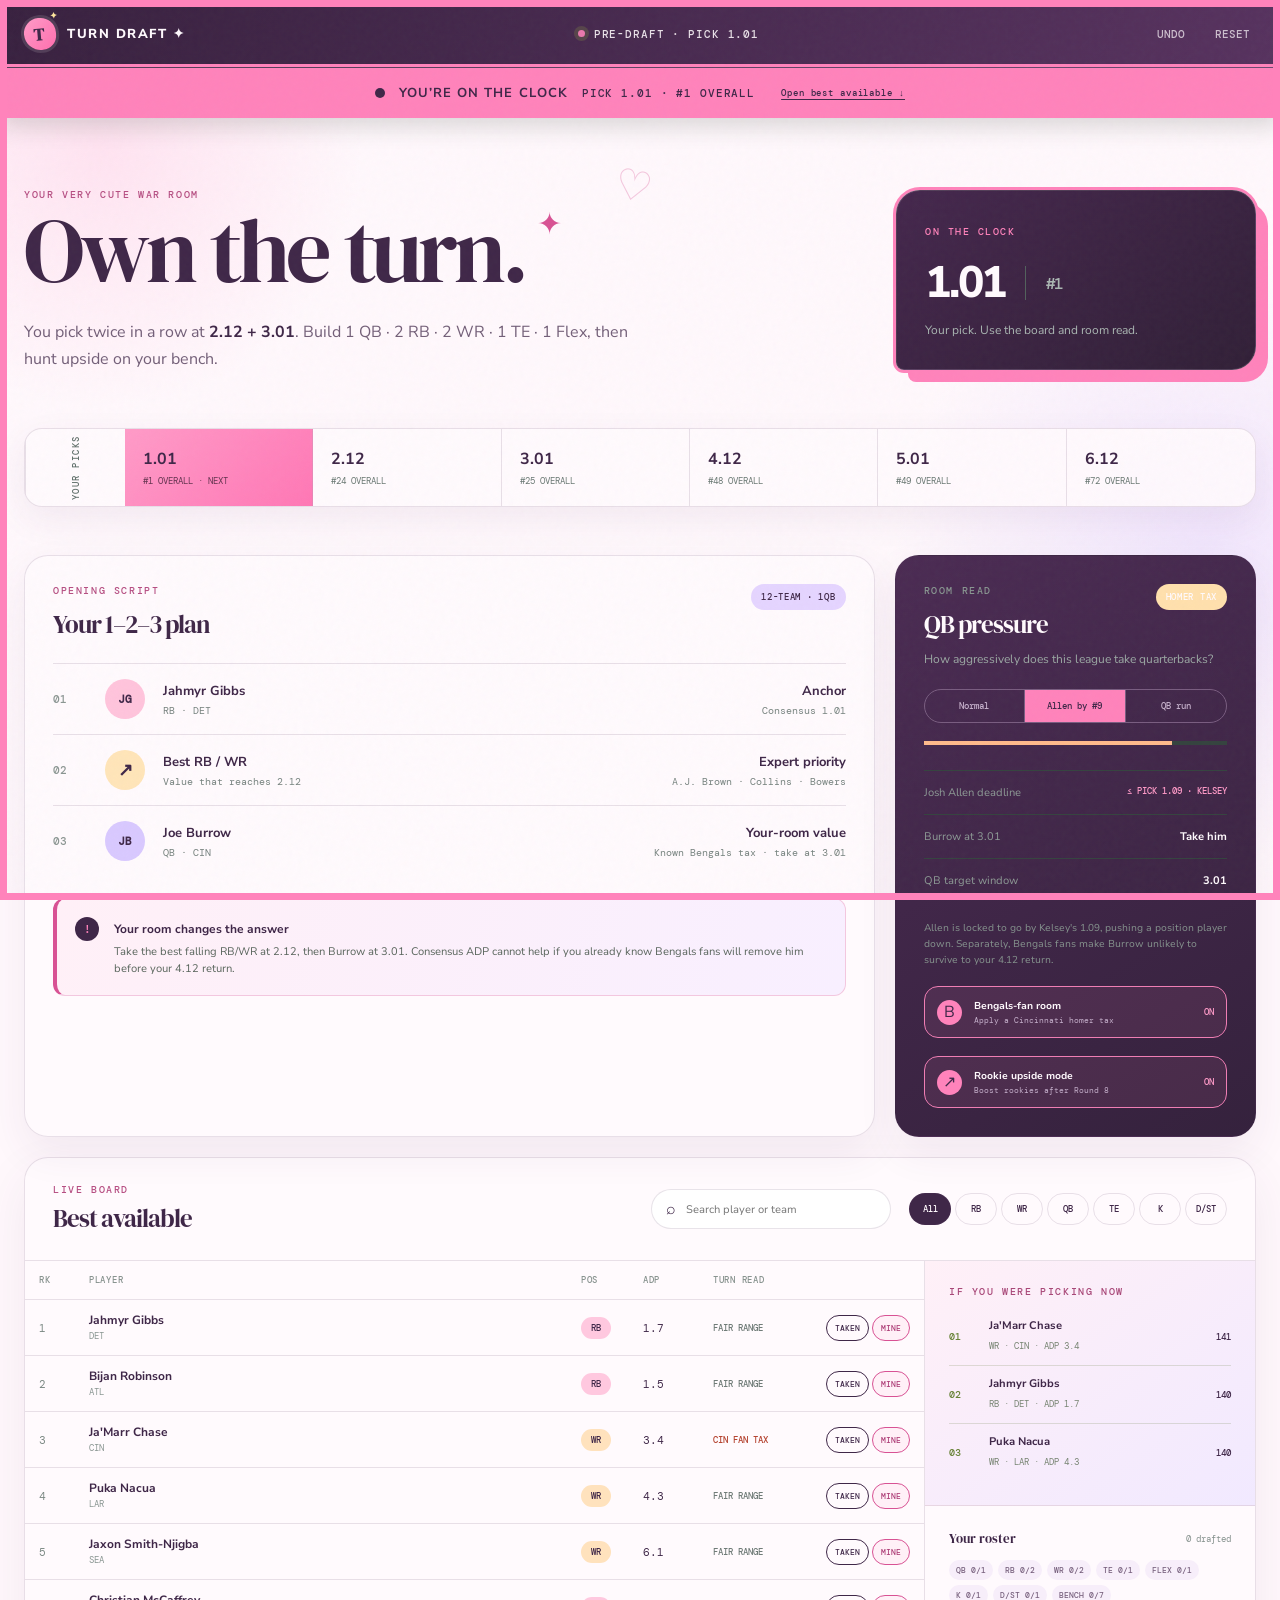
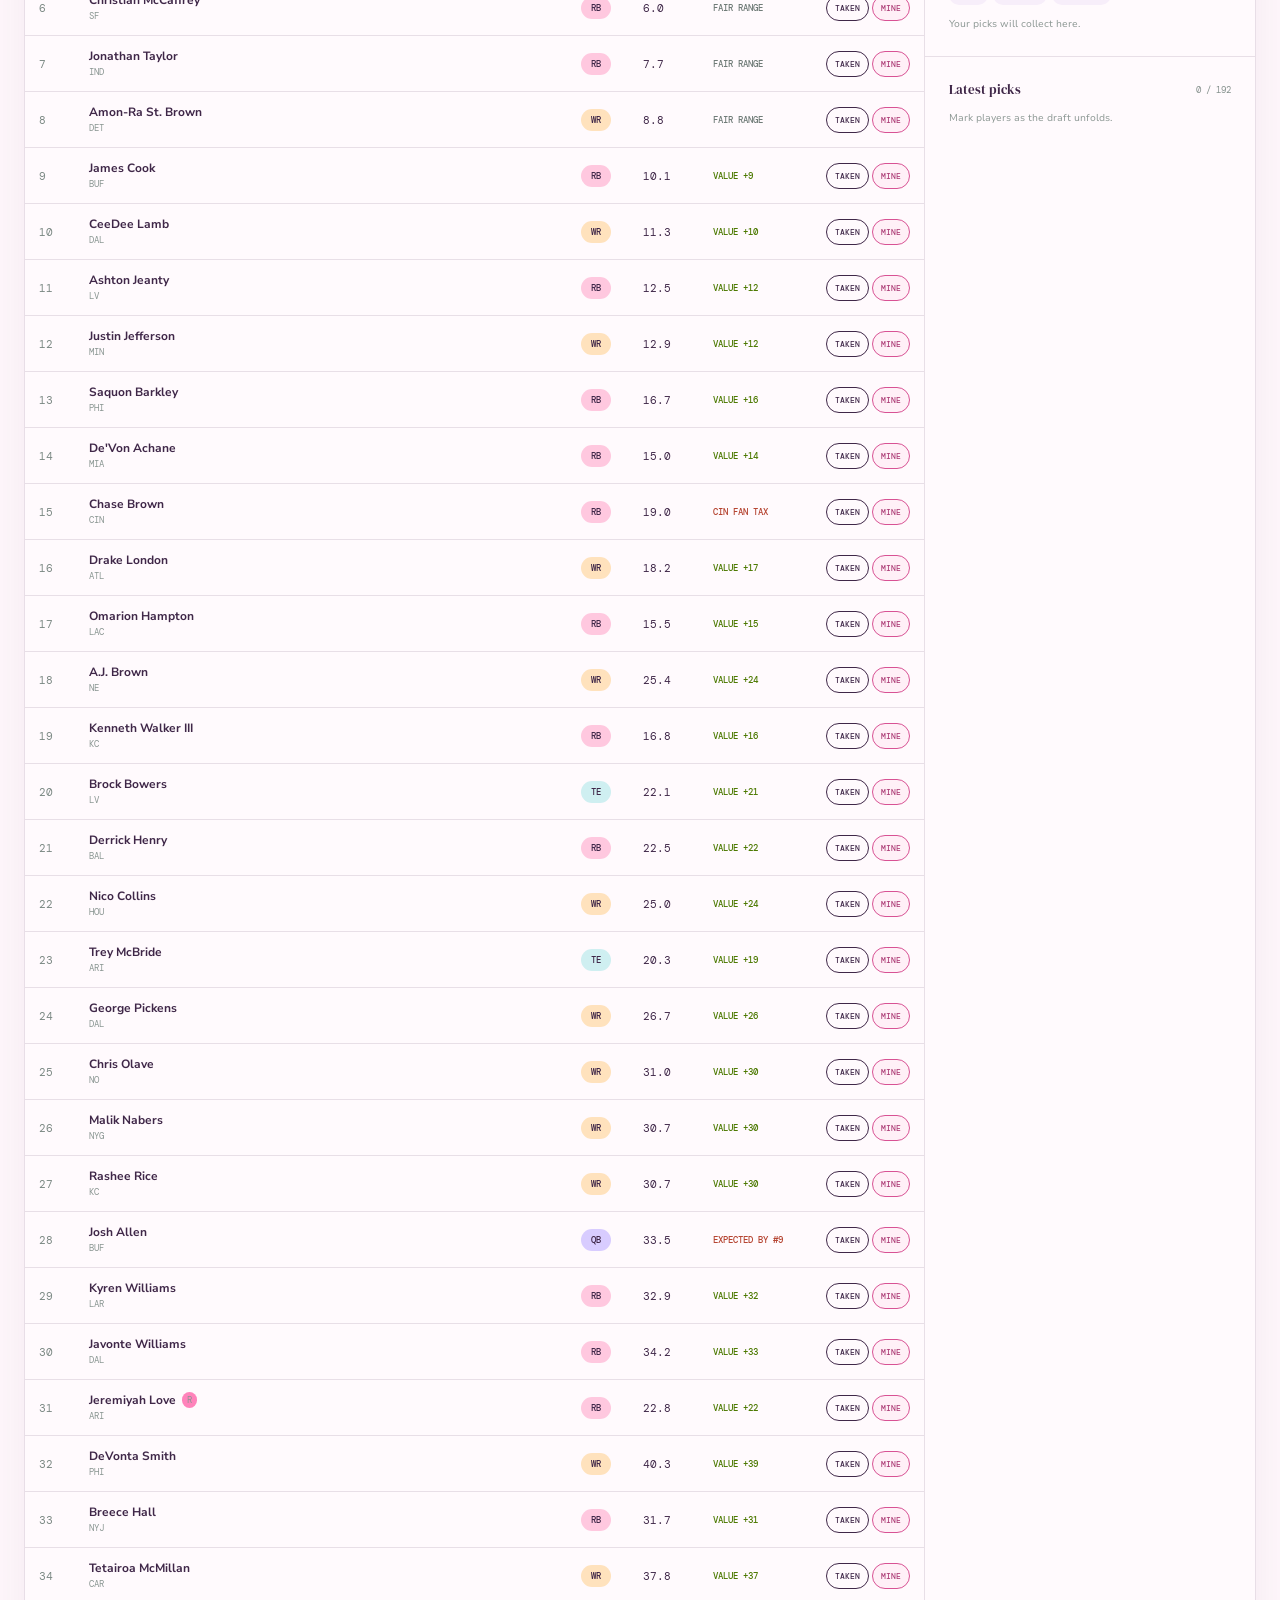
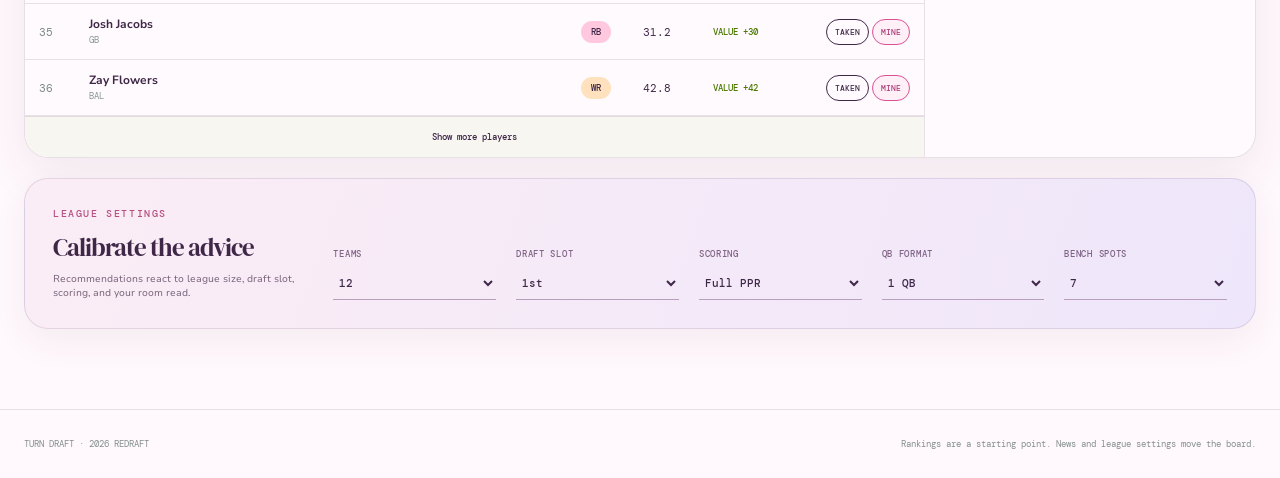
==== commit cb5a7ba8: "feat: model the first-round Allen deadline" ====
--- a/index.html
+++ b/index.html
@@ -83,10 +83,11 @@
           <p class="room-copy">How aggressively does this league take quarterbacks?</p>
           <div class="segmented" id="qbPressure" role="group" aria-label="Quarterback draft pressure">
             <button data-value="normal" type="button">Normal</button>
-            <button data-value="early" class="active" type="button">Allen in R1</button>
+            <button data-value="early" class="active" type="button">Allen by #9</button>
             <button data-value="run" type="button">QB run</button>
           </div>
           <div class="meter"><span id="pressureMeter"></span></div>
+          <div class="room-stat"><span>Josh Allen deadline</span><strong class="locked-read">≤ PICK 1.09 · KELSEY</strong></div>
           <div class="room-stat"><span>Burrow at 3.01</span><strong id="burrowVerdict">Luxury reach</strong></div>
           <div class="room-stat"><span>QB target window</span><strong id="fallbackWindow">4.12 / 5.01</strong></div>
           <p class="micro-copy" id="pressureExplanation">One early QB is a data point, not a run. Let the room spend while elite position players fall.</p>
--- a/styles.css
+++ b/styles.css
@@ -97,6 +97,7 @@
 .segmented button:last-child { border: 0; }.segmented button.active { background: var(--green); color: var(--ink); }
 .meter { height: 4px; background: #34433e; margin: 18px 0 25px; }.meter span { display: block; height: 100%; width: 50%; background: var(--orange); transition: width .25s ease; }
 .room-stat { display: flex; justify-content: space-between; gap: 15px; padding: 14px 0; border-top: 1px solid #35443f; font-size: 11px; }.room-stat span { color: #8d9a95; }.room-stat strong { font-size: 11px; }
+.room-stat .locked-read { color: #ff9bc8; font: 500 9px var(--mono); }
 .micro-copy { color: #85928d; font-size: 10px; line-height: 1.6; margin: 18px 0 0; }
 .upside-toggle { width: 100%; display: grid; grid-template-columns: 28px 1fr auto; gap: 9px; align-items: center; margin-top: 18px; padding: 12px; border: 1px solid #795d80; border-radius: 14px; background: rgba(255,255,255,.025); color: #c5b0cb; text-align: left; cursor: pointer; }.upside-toggle > span:first-child { display: grid; place-items: center; width: 25px; height: 25px; border-radius: 50%; background: #684a70; }.upside-toggle strong,.upside-toggle small { display:block; }.upside-toggle strong { color: var(--white); font-size: 10px; }.upside-toggle small { margin-top: 2px; font: 400 8px var(--mono); }.upside-toggle b { font: 500 9px var(--mono); color: #b6a0bc; }.upside-toggle.active { border-color: #ef7eb4; background: rgba(255,131,187,.09); }.upside-toggle.active > span:first-child { background: var(--green); color: var(--ink); }.upside-toggle.active b { color: #ff9bc8; }
 
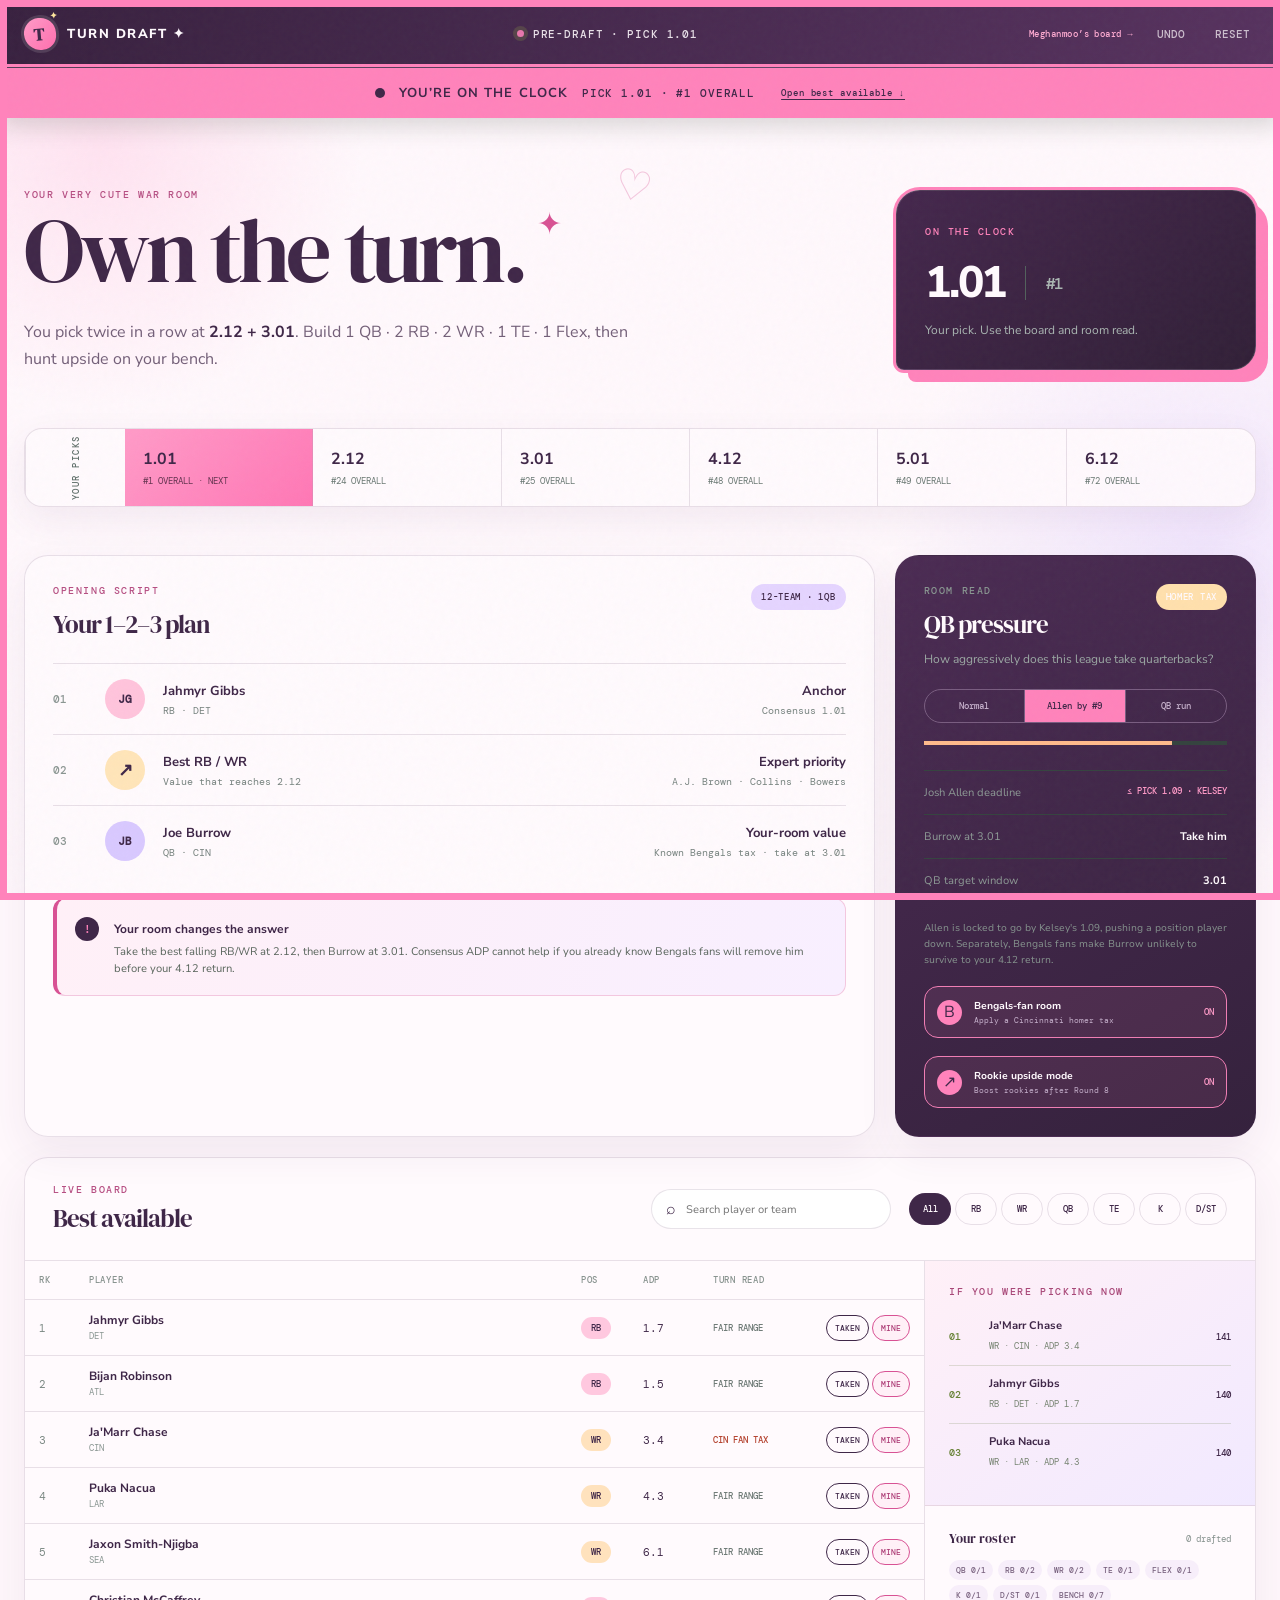
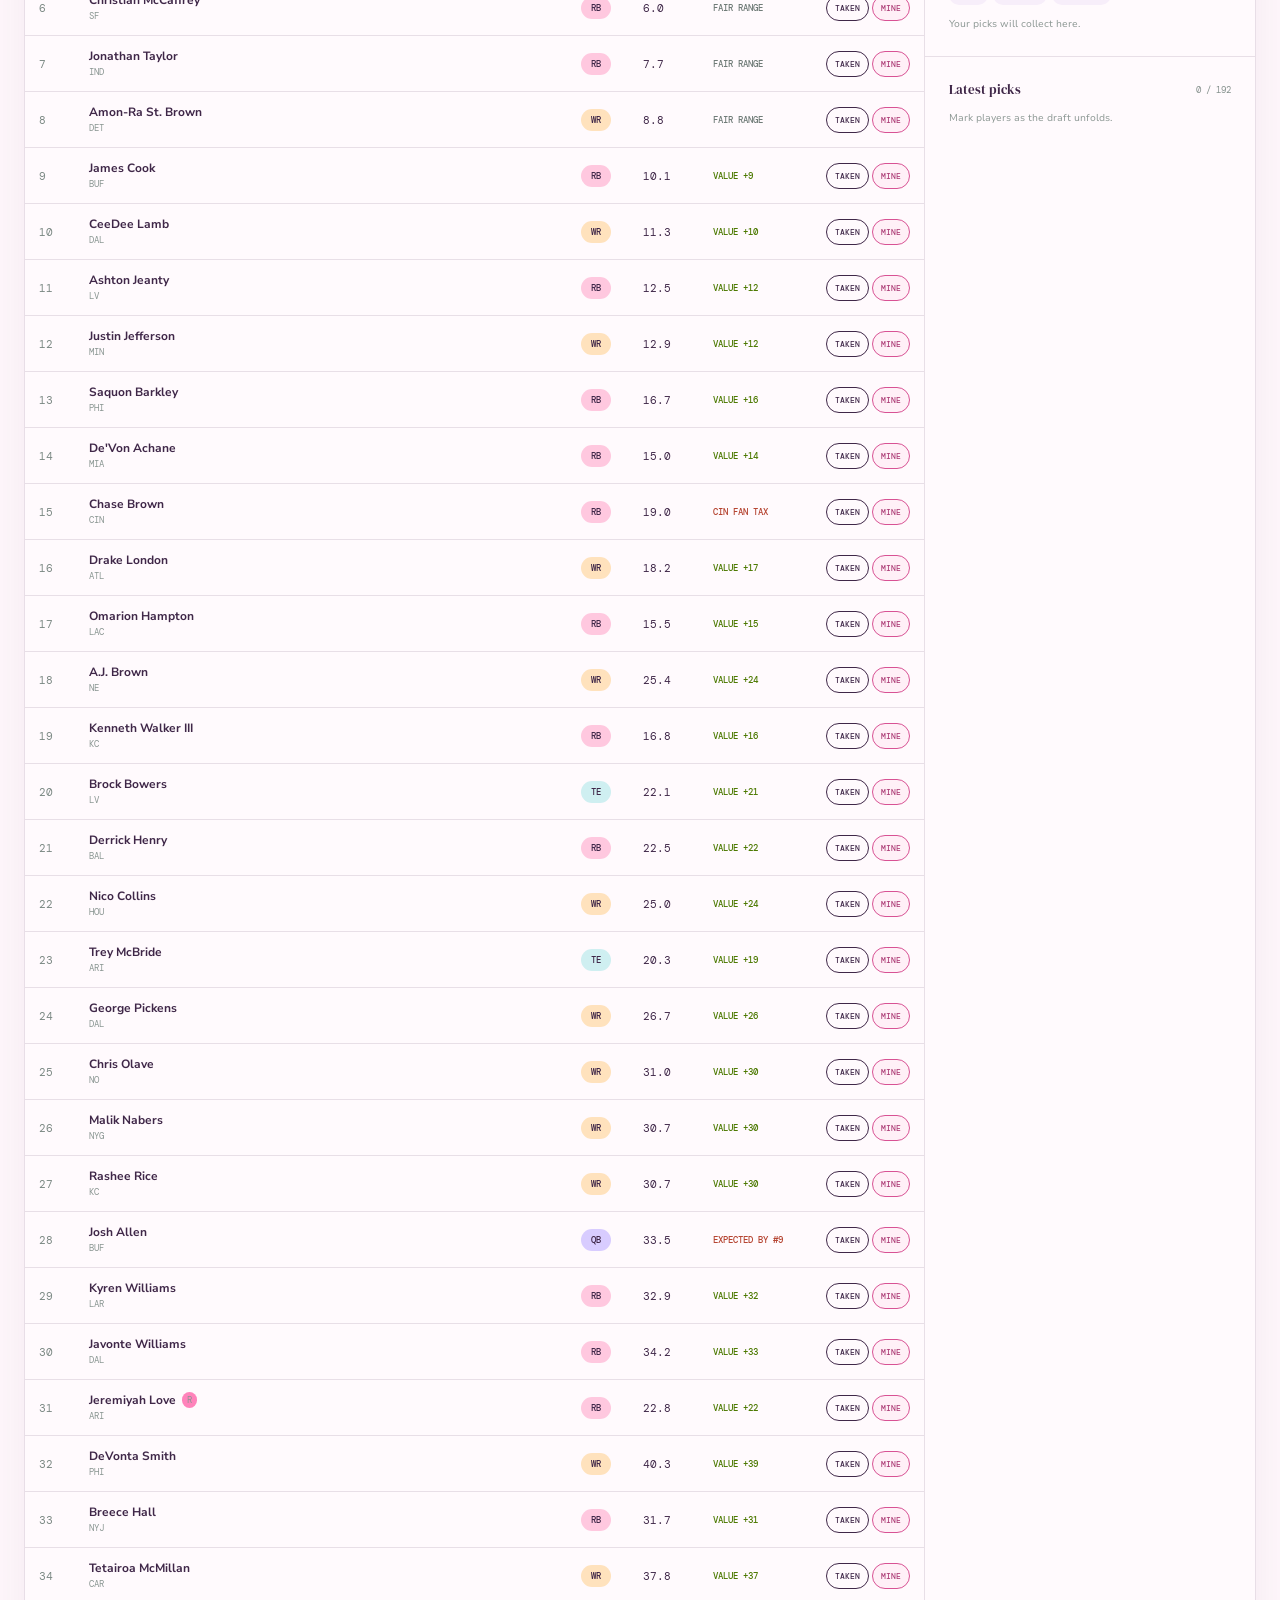
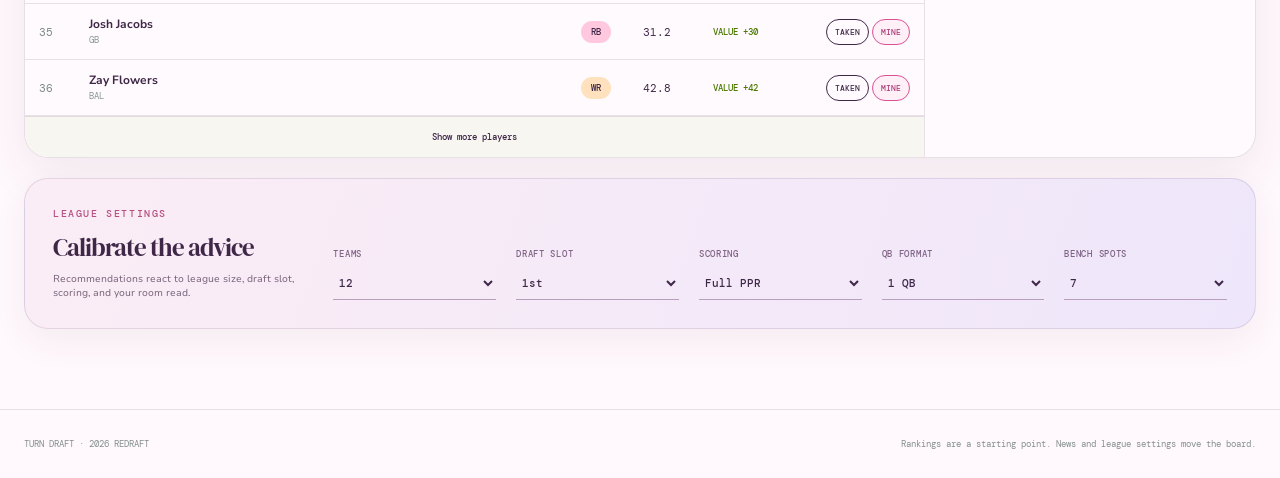
==== commit f885f4a6: "feat: add Meghanmoo's farm draft board" ====
--- a/index.html
+++ b/index.html
@@ -16,6 +16,7 @@
       <a class="brand" href="#"><span class="brand-mark">T</span><span>TURN DRAFT ✦</span></a>
       <div class="draft-status"><span class="live-dot"></span><span id="statusText">PRE-DRAFT · PICK 1.01</span></div>
       <div class="header-actions">
+        <a class="profile-link" href="meghanmoo/">Meghanmoo’s board →</a>
         <button class="text-button" id="undoButton" type="button">Undo</button>
         <button class="text-button" id="resetButton" type="button">Reset</button>
       </div>
@@ -151,6 +152,7 @@
     <footer><span>TURN DRAFT · 2026 REDRAFT</span><span>Rankings are a starting point. News and league settings move the board.</span></footer>
 
     <div class="toast" id="toast" role="status" aria-live="polite"></div>
+    <script>window.DRAFT_PROFILE={id:"aislin",storageKey:"turn-draft-state",slot:1,priorityPlayer:"Joe Burrow",priorityPick:25,turnOwner:"YOUR"};</script>
     <script src="app.js"></script>
   </body>
 </html>
--- a/styles.css
+++ b/styles.css
@@ -31,6 +31,8 @@
 .draft-status { font: 500 11px var(--mono); letter-spacing: .08em; display: flex; align-items: center; gap: 9px; opacity: .88; }
 .live-dot { width: 7px; height: 7px; border-radius: 50%; background: var(--orange); box-shadow: 0 0 0 4px rgba(255,178,98,.12); }
 .header-actions { display: flex; gap: 18px; }
+.profile-link { align-self: center; color: #ffacd2; font: 500 9px var(--mono); letter-spacing: .05em; text-decoration: none; white-space: nowrap; }
+.profile-link:hover { color: var(--white); text-decoration: underline; text-underline-offset: 4px; }
 .text-button { border: 0; background: transparent; color: var(--white); opacity: .7; font: 500 11px var(--mono); text-transform: uppercase; cursor: pointer; }
 .text-button:hover { opacity: 1; }
 .my-turn-alert { position: sticky; top: 68px; z-index: 9; min-height: 50px; display: none; align-items: center; justify-content: center; gap: 14px; padding: 10px 24px; background: var(--green); color: var(--ink); box-shadow: 0 8px 24px rgba(20,40,20,.16); font: 500 11px var(--mono); letter-spacing: .08em; }
@@ -133,13 +135,59 @@
 footer { max-width: 1400px; margin: 0 auto; padding: 28px 24px; border-top: 1px solid var(--line); display: flex; justify-content: space-between; color: #84908c; font: 400 9px var(--mono); }
 .toast { position: fixed; left: 50%; bottom: 24px; z-index: 30; transform: translate(-50%, 20px); padding: 11px 16px; border-radius: 999px; background: var(--ink); color: var(--white); box-shadow: 0 8px 25px rgba(63,39,72,.25); font: 400 10px var(--mono); opacity: 0; pointer-events: none; transition: .2s ease; }.toast.show { opacity: 1; transform: translate(-50%, 0); }
 
+body.meghan-page {
+  --ink: #243127;
+  --paper: #fffaf0;
+  --paper-2: #f3ead8;
+  --line: #ddcfb7;
+  --green: #e9f46f;
+  --green-dark: #527f50;
+  --mint: #d9edc4;
+  --white: #fffdf7;
+  background:
+    linear-gradient(rgba(255,250,240,.9), rgba(255,250,240,.9)),
+    repeating-linear-gradient(0deg, transparent 0 23px, rgba(181,69,92,.12) 23px 25px),
+    repeating-linear-gradient(90deg, transparent 0 23px, rgba(181,69,92,.12) 23px 25px),
+    #fffaf0;
+}
+.meghan-page .topbar { background: linear-gradient(110deg, #294b35, #466847); border-bottom-color: #8db26f; }
+.meghan-page .brand-mark { color: #243127; background: radial-gradient(circle at 25% 28%, #243127 0 12%, transparent 13%), radial-gradient(circle at 76% 70%, #243127 0 16%, transparent 17%), #fffdf7; box-shadow: 0 0 0 3px rgba(255,255,255,.18); }
+.meghan-page .brand-mark::after { content: "✿"; color: #ffe182; }
+.meghan-page .profile-link { color: #f9d6e2; }
+.meghan-page .hero::before { content: "✿"; color: rgba(82,127,80,.28); }
+.meghan-page h1 { color: #294b35; text-shadow: 2px 2px 0 #f2c6d2; }
+.meghan-page .hero-copy { color: #685f4f; }
+.farm-sign { display: inline-flex; align-items: center; gap: 9px; margin-top: 22px; padding: 9px 14px; border: 1px solid #9a7954; border-radius: 5px; color: #4e3b29; background: linear-gradient(90deg, #efd6ab, #f8e4bd); box-shadow: 3px 3px 0 rgba(78,59,41,.15); font: 500 9px var(--mono); letter-spacing: .08em; transform: rotate(-1deg); }
+.farm-sign span { font-size: 15px; }
+.meghan-page .on-clock-card { position: relative; overflow: hidden; background: linear-gradient(145deg, #406245, #294b35); box-shadow: 12px 12px 0 #f2c6d2; }
+.meghan-page .on-clock-card::after { content: ""; position: absolute; right: -18px; bottom: -26px; width: 105px; height: 80px; border-radius: 50% 50% 0 0; background: radial-gradient(circle at 30% 25%, rgba(36,49,39,.5) 0 11%, transparent 12%), radial-gradient(circle at 70% 57%, rgba(36,49,39,.5) 0 15%, transparent 16%), rgba(255,253,247,.1); transform: rotate(-9deg); }
+.meghan-page .pick-strip, .meghan-page .plan-card, .meghan-page .draft-room { background: rgba(255,253,247,.96); }
+.meghan-page .timeline-pick.active { background: linear-gradient(135deg, #f2c6d2, #ffe182); }
+.meghan-page .strategy-callout { border-color: #c9d9b2; border-left-color: #527f50; background: linear-gradient(110deg, #f8f1d5, #edf4df); }
+.meghan-page .room-card { background: linear-gradient(150deg, #963f4d, #672d38); }
+.meghan-page .room-card .eyebrow, .meghan-page .room-copy, .meghan-page .micro-copy, .meghan-page .room-stat span { color: #efd4d6; }
+.meghan-page .segmented { border-color: #ca7f86; }
+.meghan-page .segmented button { border-right-color: #ca7f86; color: #f5dfe1; }
+.meghan-page .meter { background: #54252d; }
+.meghan-page .meter span { background: #ffe182; }
+.meghan-page .room-stat { border-top-color: #8e4a54; }
+.meghan-page .upside-toggle { border-color: #b86670; color: #f5dfe1; }
+.meghan-page .upside-toggle > span:first-child { background: #7d3742; }
+.meghan-page .upside-toggle.active { border-color: #ffe182; background: rgba(255,225,130,.11); }
+.meghan-page .upside-toggle.active b, .meghan-page .room-stat .locked-read { color: #ffe182; }
+.meghan-page .recommendation { background: linear-gradient(145deg, #edf4df, #fff4ce); }
+.meghan-page .recommendation .eyebrow { color: #527f50; }
+.meghan-page .settings-card { background: linear-gradient(110deg, #f7ecd3, #e8f0dc); }
+.meghan-page .player-table tr:hover td { background: #f4f1d7; }
+.meghan-page .mine-button { border-color: #527f50; color: #355b39; background: #edf4df; }
+
 @keyframes sparkle { 50% { opacity: .45; transform: rotate(16deg) scale(.82); } }
 
 @media (max-width: 980px) {
   .hero { grid-template-columns: 1fr 300px; }.strategy-grid { grid-template-columns: 1fr; }.board-layout { grid-template-columns: 1fr; }.player-table-wrap { border-right: 0; }.side-panel { display: grid; grid-template-columns: repeat(3, 1fr); border-top: 1px solid var(--line); }.side-panel > div { border-right: 1px solid var(--line); border-bottom: 0; }.settings-card { grid-template-columns: repeat(2, 1fr); }.settings-card > div { grid-column: 1 / -1; }
 }
 @media (max-width: 720px) {
-  .topbar { padding: 0 16px; }.draft-status { display: none; }.my-turn-alert { top: 68px; justify-content: flex-start; gap: 9px; padding: 10px 16px; }.my-turn-alert a { display: none; } main { padding: 0 14px 60px; }.hero { grid-template-columns: 1fr; gap: 34px; padding: 50px 0 42px; }.on-clock-card { max-width: 340px; }.pick-strip { grid-template-columns: 45px 1fr; overflow-x: auto; }.pick-timeline { min-width: 620px; }.strategy-grid { margin-top: 28px; }.plan-card, .room-card { padding: 20px; }.script-row { grid-template-columns: 28px 40px 1fr; }.script-note { grid-column: 3; text-align: left; margin-top: -10px; }.room-toolbar { align-items: stretch; flex-wrap: wrap; padding: 20px; }.room-toolbar > div:first-child { width: 100%; }.search { flex: 1; }.filters { overflow-x: auto; }.player-table th:nth-child(4), .player-table td:nth-child(4), .player-table th:nth-child(5), .player-table td:nth-child(5) { display: none; }.player-table th:nth-child(6) { width: 95px; }.side-panel { grid-template-columns: 1fr; }.side-panel > div { border-right: 0; border-bottom: 1px solid var(--line); }.settings-card { grid-template-columns: 1fr 1fr; padding: 20px; } footer { flex-direction: column; gap: 8px; }
+  .topbar { padding: 0 16px; }.draft-status { display: none; }.profile-link { display: none; }.my-turn-alert { top: 68px; justify-content: flex-start; gap: 9px; padding: 10px 16px; }.my-turn-alert a { display: none; } main { padding: 0 14px 60px; }.hero { grid-template-columns: 1fr; gap: 34px; padding: 50px 0 42px; }.on-clock-card { max-width: 340px; }.pick-strip { grid-template-columns: 45px 1fr; overflow-x: auto; }.pick-timeline { min-width: 620px; }.strategy-grid { margin-top: 28px; }.plan-card, .room-card { padding: 20px; }.script-row { grid-template-columns: 28px 40px 1fr; }.script-note { grid-column: 3; text-align: left; margin-top: -10px; }.room-toolbar { align-items: stretch; flex-wrap: wrap; padding: 20px; }.room-toolbar > div:first-child { width: 100%; }.search { flex: 1; }.filters { overflow-x: auto; }.player-table th:nth-child(4), .player-table td:nth-child(4), .player-table th:nth-child(5), .player-table td:nth-child(5) { display: none; }.player-table th:nth-child(6) { width: 95px; }.side-panel { grid-template-columns: 1fr; }.side-panel > div { border-right: 0; border-bottom: 1px solid var(--line); }.settings-card { grid-template-columns: 1fr 1fr; padding: 20px; } footer { flex-direction: column; gap: 8px; }
 }
 @media (prefers-reduced-motion: reduce) { body.my-turn::after, body.my-turn .on-clock-card, .turn-pulse, .my-turn-alert.show { animation: none; } }
 @media (max-width: 440px) { .brand span:last-child { display:none; }.script-row { gap: 10px; }.settings-card { grid-template-columns: 1fr; }.settings-card > div { grid-column: auto; } }
